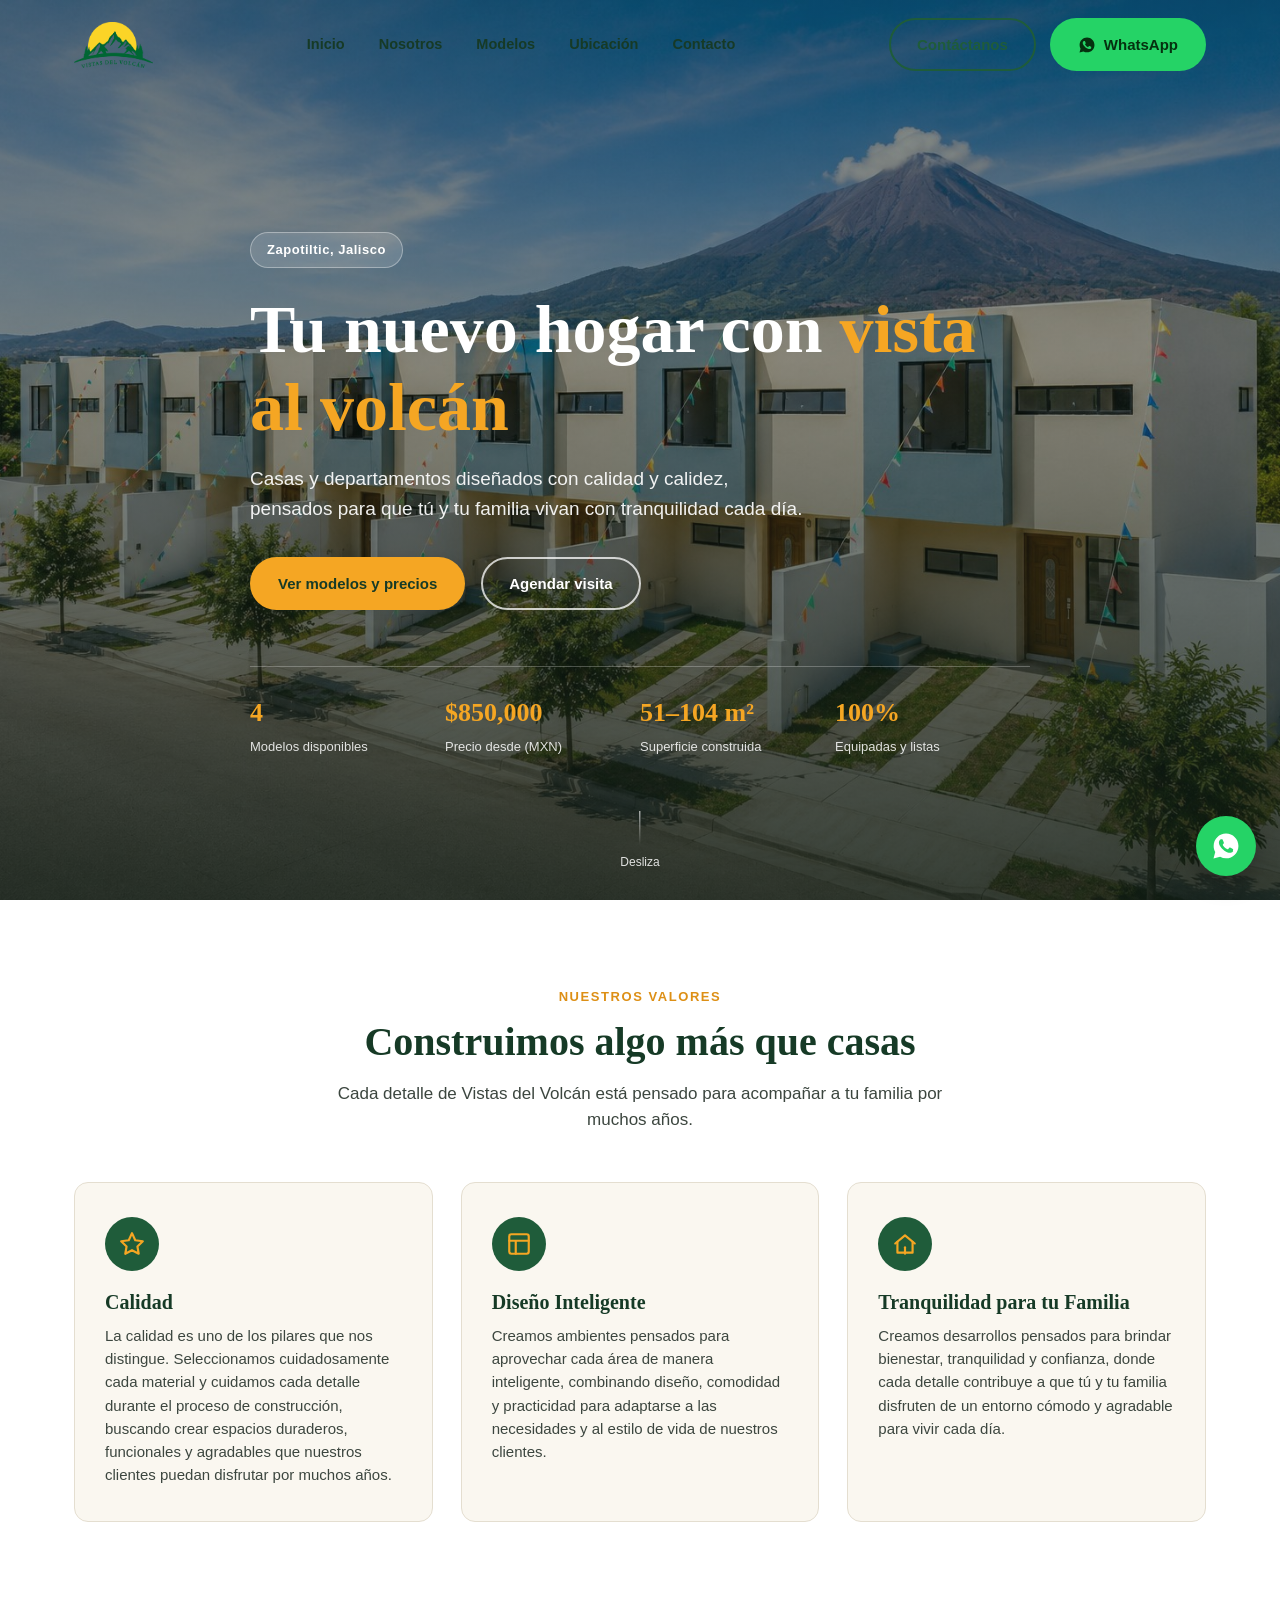
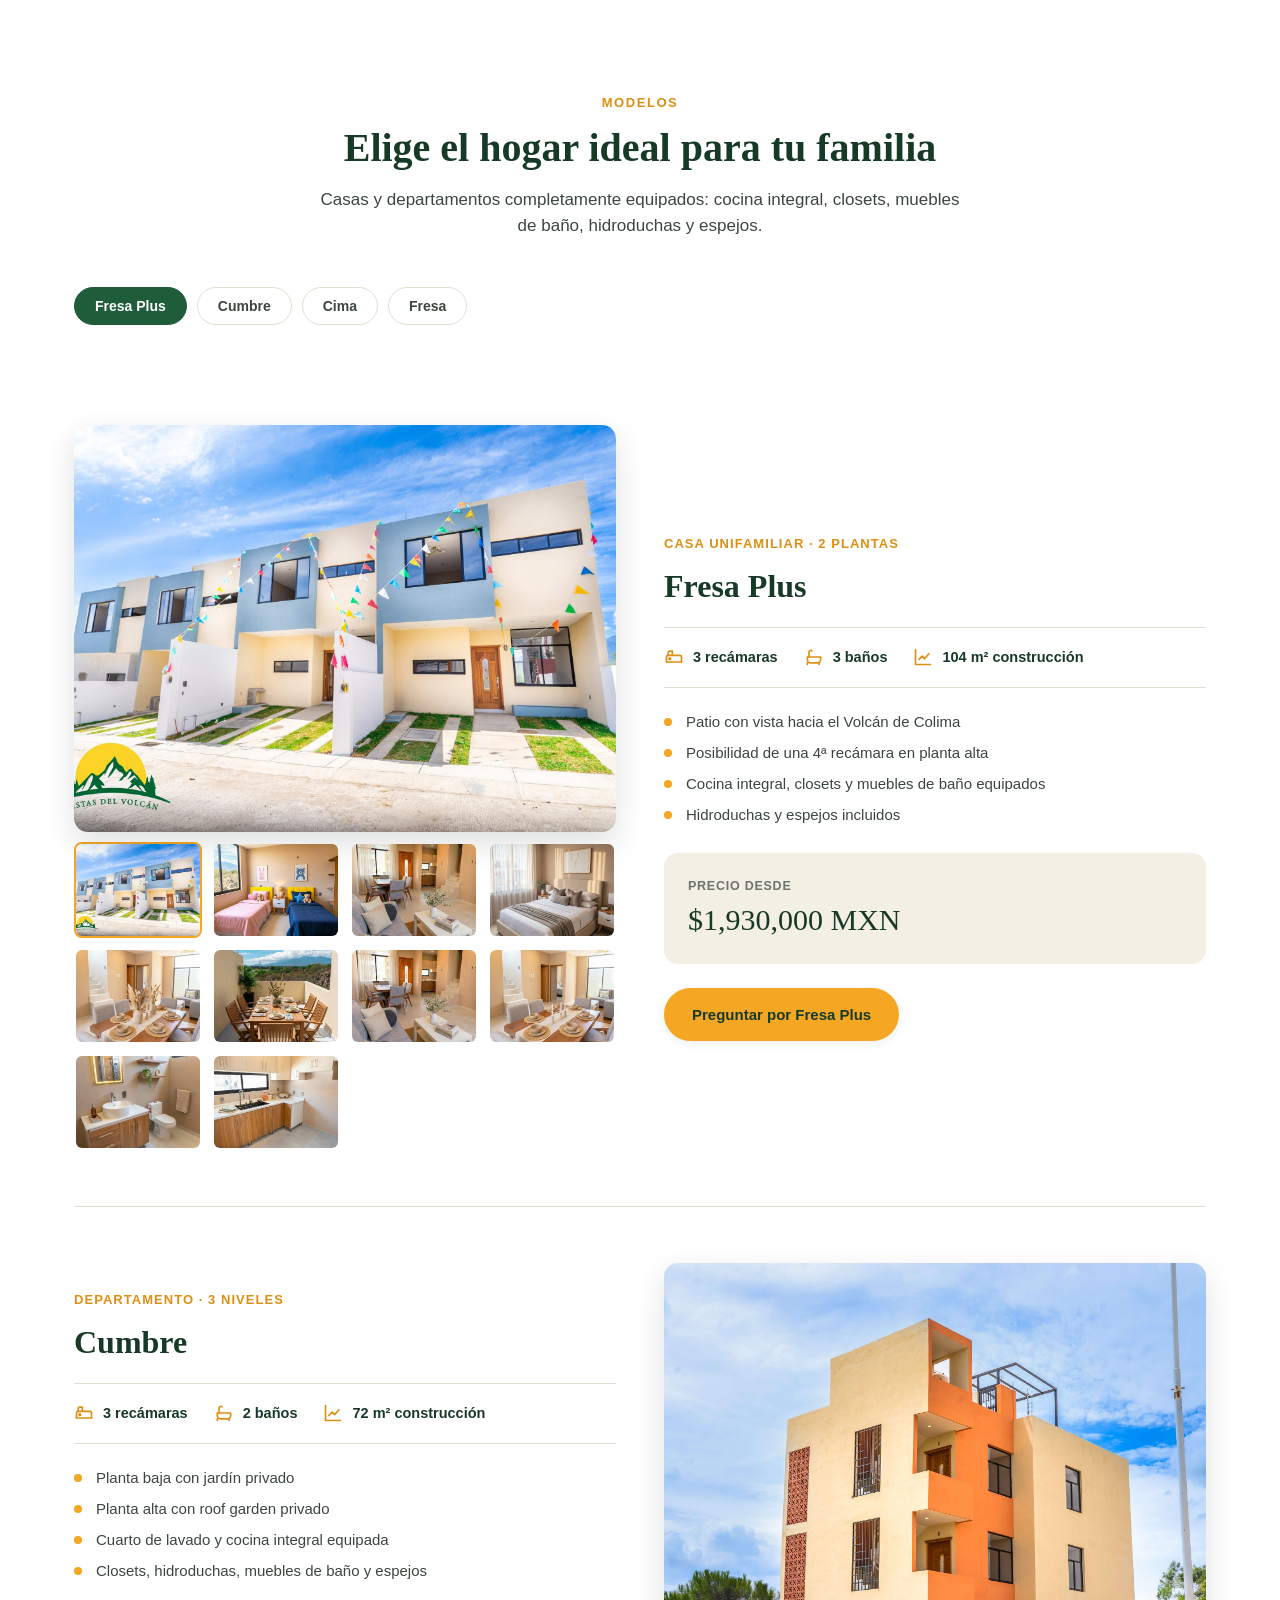
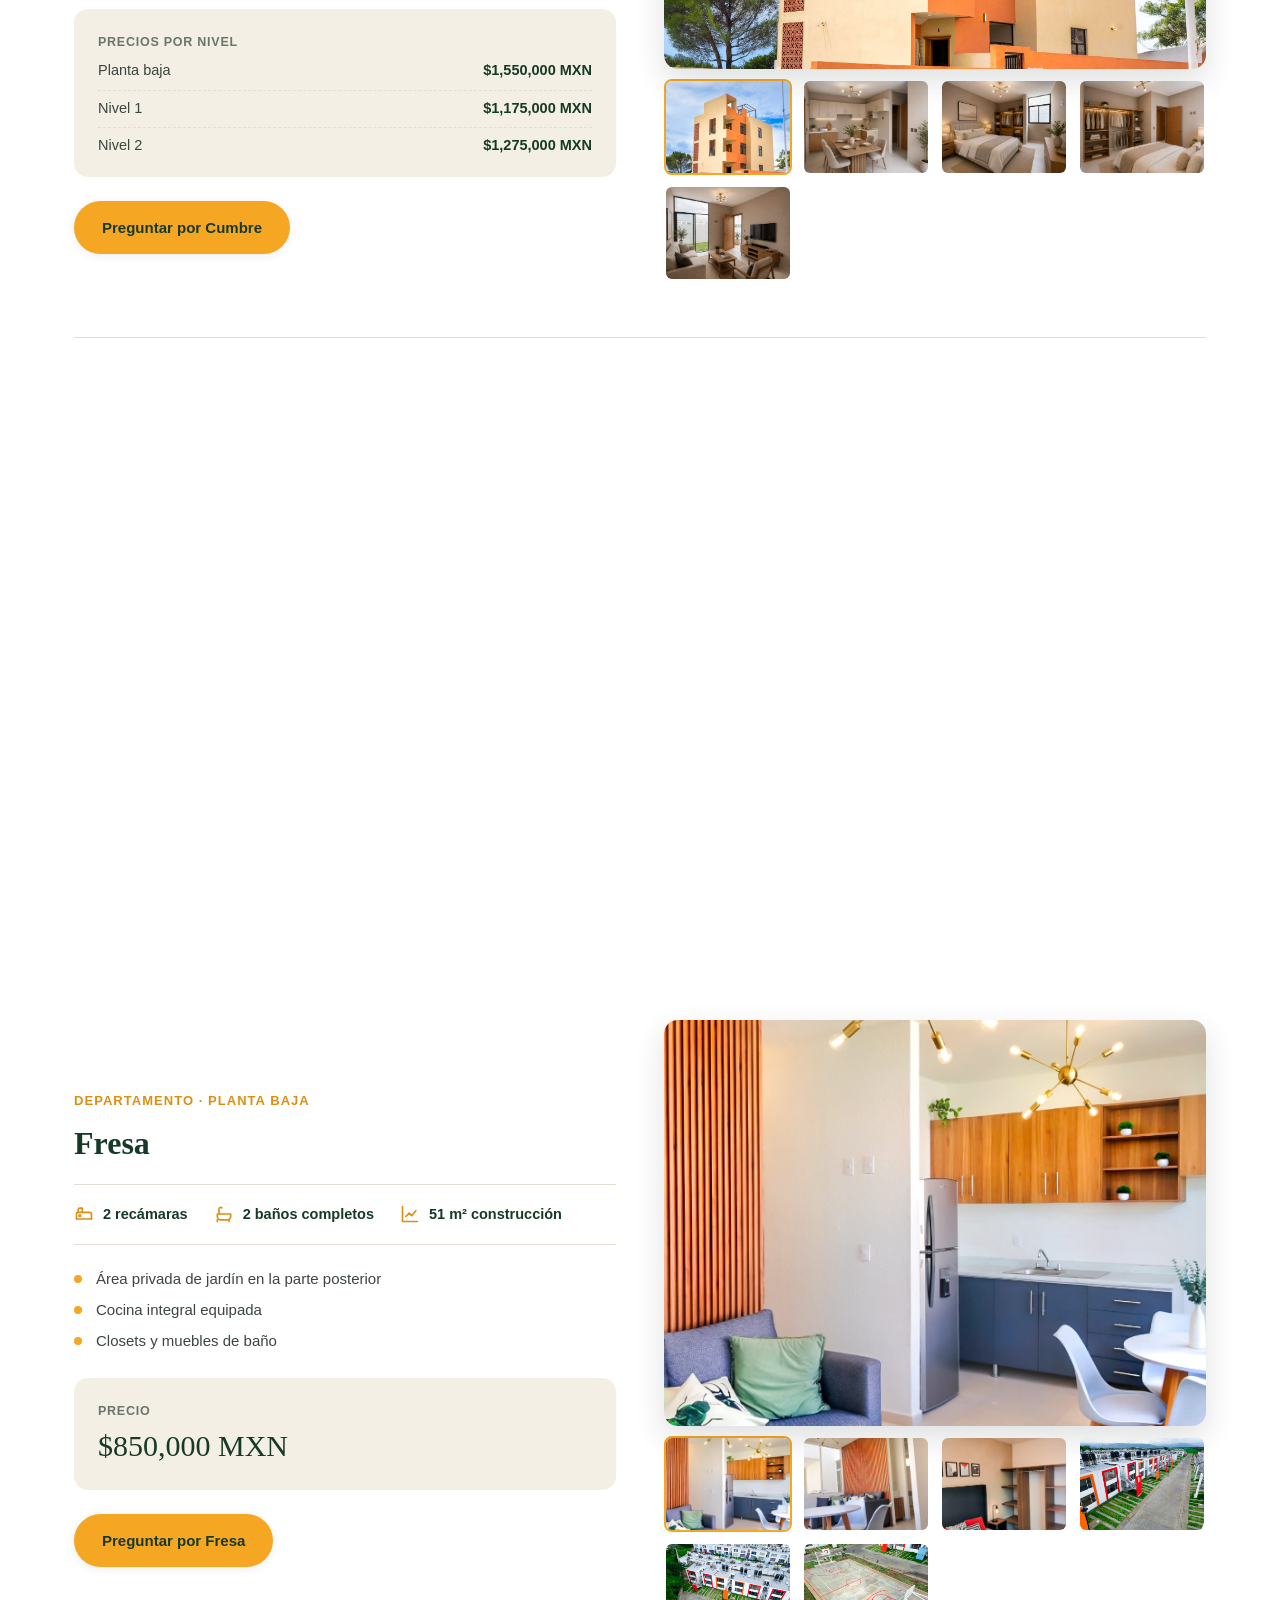
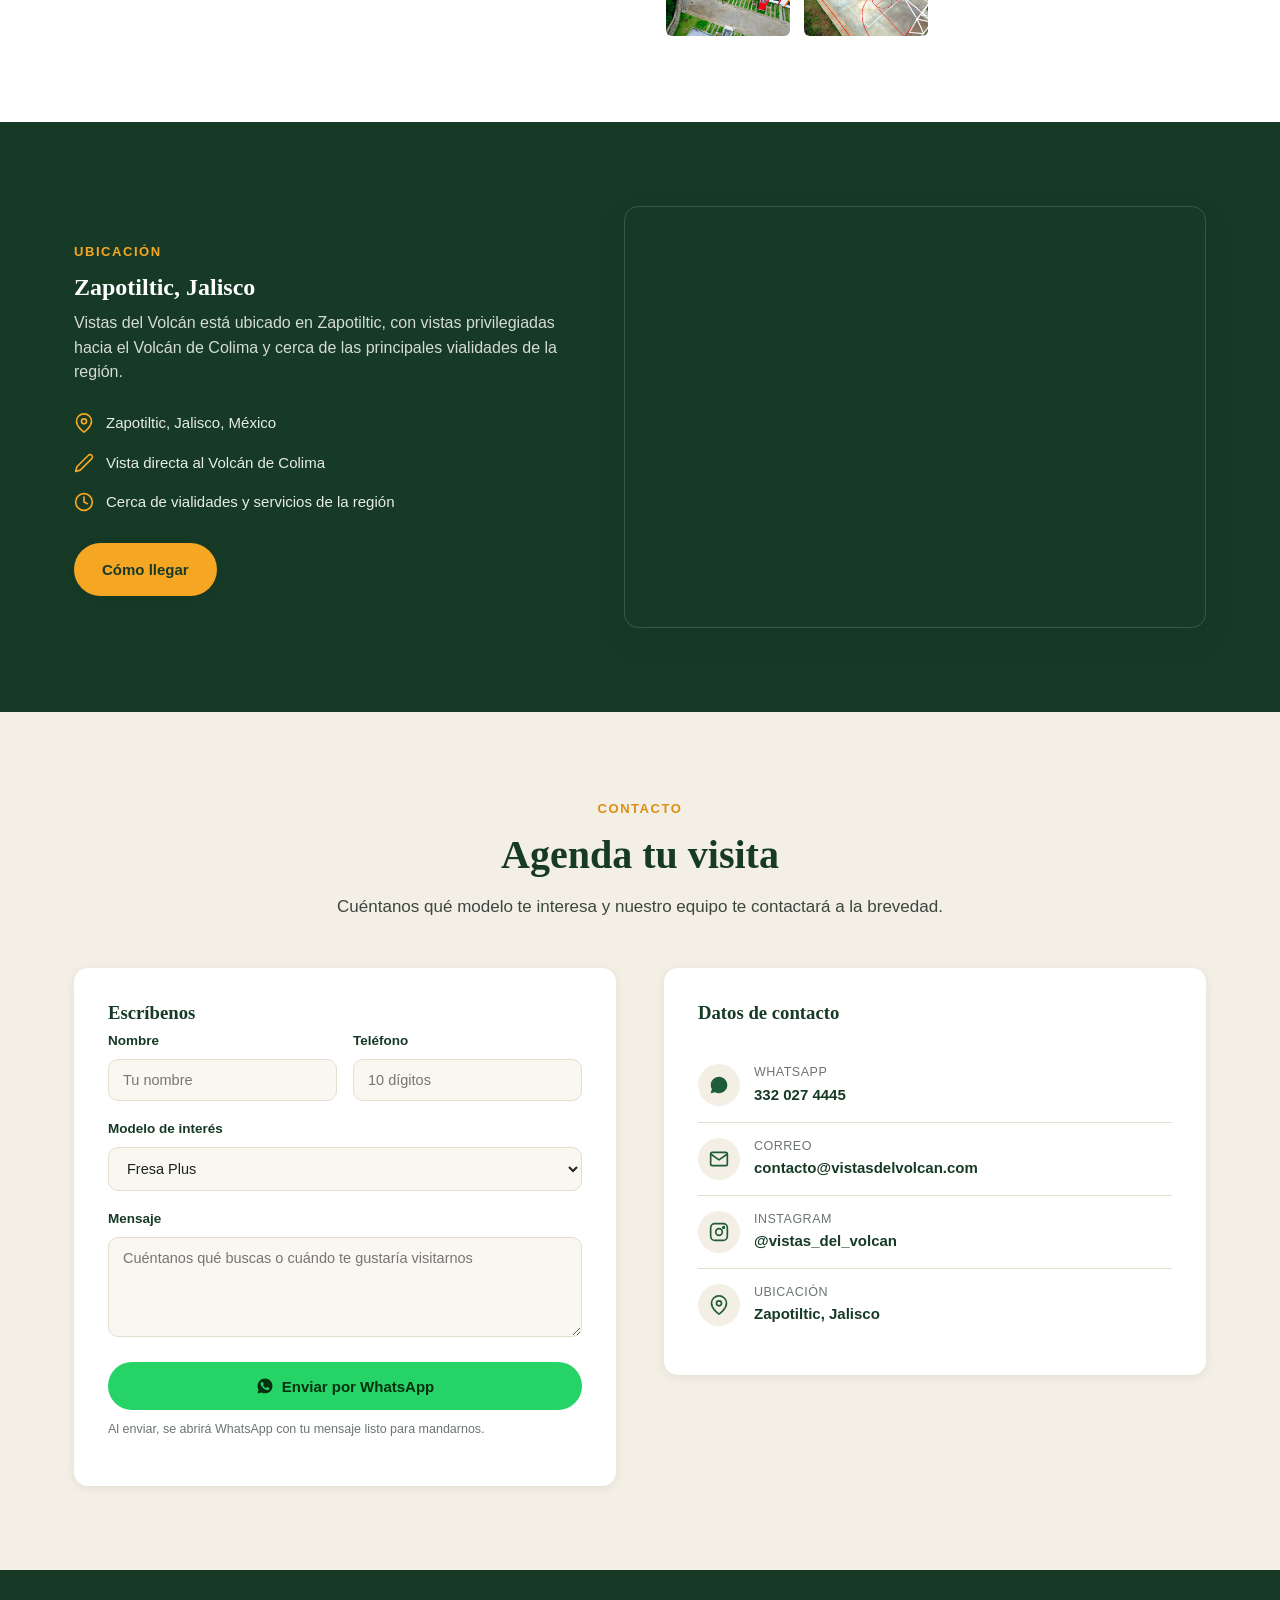
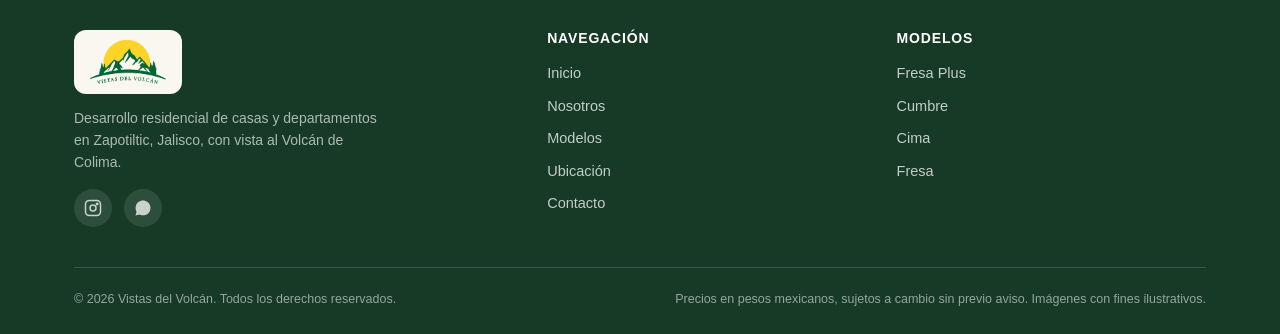
==== index.html @ 944d20eb "Initial commit: sitio web Vistas del Volcán Co-Authored-By: Claude Sonnet 5 <noreply@anthropic.com>" ====
<!DOCTYPE html>
<html lang="es-MX">
<head>
<meta charset="UTF-8">
<meta name="viewport" content="width=device-width, initial-scale=1.0">
<title>Vistas del Volcán — Casas y departamentos en Zapotiltic, Jalisco</title>
<meta name="description" content="Vistas del Volcán: desarrollo residencial de casas y departamentos en Zapotiltic, Jalisco, con vista al Volcán de Colima. Modelos Fresa, Fresa Plus, Cima y Cumbre.">
<link rel="icon" href="images/logo.png" type="image/png">
<link rel="stylesheet" href="css/styles.css">
</head>
<body>

<header class="site-header">
  <div class="container">
    <a href="#inicio" class="brand">
      <img src="images/logo.png" alt="Vistas del Volcán">
    </a>
    <nav class="main-nav">
      <a href="#inicio">Inicio</a>
      <a href="#nosotros">Nosotros</a>
      <a href="#modelos">Modelos</a>
      <a href="#ubicacion">Ubicación</a>
      <a href="#contacto">Contacto</a>
    </nav>
    <div class="header-cta">
      <a class="btn btn-outline-dark" href="#contacto">Contáctanos</a>
      <a class="btn btn-whatsapp" href="https://wa.me/523320274445?text=Hola%2C%20me%20interesa%20informaci%C3%B3n%20sobre%20Vistas%20del%20Volc%C3%A1n" target="_blank" rel="noopener">
        <svg viewBox="0 0 24 24" fill="currentColor"><path d="M12.04 2C6.58 2 2.13 6.45 2.13 11.91c0 1.79.47 3.47 1.28 4.93L2 22l5.28-1.38a9.9 9.9 0 0 0 4.76 1.21h.01c5.46 0 9.91-4.45 9.91-9.91C21.96 6.45 17.5 2 12.04 2Zm5.8 14.05c-.24.68-1.4 1.3-1.94 1.38-.5.08-1.12.11-1.8-.11-.42-.13-.96-.31-1.65-.6-2.9-1.25-4.8-4.17-4.94-4.36-.14-.19-1.18-1.57-1.18-3 0-1.42.75-2.12 1.02-2.41.27-.29.58-.36.78-.36.19 0 .39 0 .56.01.18.01.42-.07.66.5.24.58.82 2 .89 2.14.07.14.12.31.02.5-.09.19-.14.31-.28.48-.14.17-.29.37-.42.5-.14.14-.28.29-.12.57.16.28.71 1.17 1.53 1.9 1.05.94 1.94 1.23 2.22 1.37.28.14.44.12.6-.07.16-.19.68-.79.87-1.06.18-.28.37-.23.62-.14.25.09 1.6.75 1.87.89.28.14.46.21.53.32.07.12.07.68-.17 1.36Z"/></svg>
        WhatsApp
      </a>
    </div>
    <button class="nav-toggle" aria-label="Abrir menú">
      <span></span><span></span><span></span>
    </button>
  </div>
</header>

<!-- HERO -->
<section id="inicio" class="hero">
  <img class="hero-bg" src="images/portada.jpg" alt="Casas de Vistas del Volcán con vista directa al Volcán de Colima">
  <div class="container">
    <span class="hero-eyebrow">Zapotiltic, Jalisco</span>
    <h1>Tu nuevo hogar con <em>vista al volcán</em></h1>
    <p class="lead">Casas y departamentos diseñados con calidad y calidez, pensados para que tú y tu familia vivan con tranquilidad cada día.</p>
    <div class="hero-actions">
      <a class="btn btn-primary" href="#modelos">Ver modelos y precios</a>
      <a class="btn btn-outline" href="https://wa.me/523320274445?text=Hola%2C%20me%20interesa%20informaci%C3%B3n%20sobre%20Vistas%20del%20Volc%C3%A1n" target="_blank" rel="noopener">Agendar visita</a>
    </div>
    <div class="hero-stats">
      <div><strong>4</strong><span>Modelos disponibles</span></div>
      <div><strong>$850,000</strong><span>Precio desde (MXN)</span></div>
      <div><strong>51–104 m²</strong><span>Superficie construida</span></div>
      <div><strong>100%</strong><span>Equipadas y listas</span></div>
    </div>
  </div>
  <div class="scroll-cue"><span class="dot"></span>Desliza</div>
</section>

<!-- NOSOTROS / VALORES -->
<section id="nosotros" class="values">
  <div class="container">
    <div class="section-head center reveal">
      <span class="section-tag">Nuestros valores</span>
      <h2>Construimos algo más que casas</h2>
      <p>Cada detalle de Vistas del Volcán está pensado para acompañar a tu familia por muchos años.</p>
    </div>
    <div class="values-grid">
      <div class="value-card reveal">
        <div class="value-icon">
          <svg viewBox="0 0 24 24" fill="none" stroke="currentColor" stroke-width="2" stroke-linecap="round" stroke-linejoin="round"><path d="M12 2 15 8.5 22 9.5 17 14.3 18.2 21 12 17.7 5.8 21 7 14.3 2 9.5 9 8.5Z"/></svg>
        </div>
        <h3>Calidad</h3>
        <p>La calidad es uno de los pilares que nos distingue. Seleccionamos cuidadosamente cada material y cuidamos cada detalle durante el proceso de construcción, buscando crear espacios duraderos, funcionales y agradables que nuestros clientes puedan disfrutar por muchos años.</p>
      </div>
      <div class="value-card reveal">
        <div class="value-icon">
          <svg viewBox="0 0 24 24" fill="none" stroke="currentColor" stroke-width="2" stroke-linecap="round" stroke-linejoin="round"><rect x="3" y="3" width="18" height="18" rx="2"/><path d="M3 9h18M9 21V9"/></svg>
        </div>
        <h3>Diseño Inteligente</h3>
        <p>Creamos ambientes pensados para aprovechar cada área de manera inteligente, combinando diseño, comodidad y practicidad para adaptarse a las necesidades y al estilo de vida de nuestros clientes.</p>
      </div>
      <div class="value-card reveal">
        <div class="value-icon">
          <svg viewBox="0 0 24 24" fill="none" stroke="currentColor" stroke-width="2" stroke-linecap="round" stroke-linejoin="round"><path d="M3 11.5 12 4l9 7.5"/><path d="M5 10v10h14V10"/><path d="M12 21v-6h0"/></svg>
        </div>
        <h3>Tranquilidad para tu Familia</h3>
        <p>Creamos desarrollos pensados para brindar bienestar, tranquilidad y confianza, donde cada detalle contribuye a que tú y tu familia disfruten de un entorno cómodo y agradable para vivir cada día.</p>
      </div>
    </div>
  </div>
</section>

<!-- MODELOS -->
<section id="modelos" class="models">
  <div class="container">
    <div class="section-head center reveal">
      <span class="section-tag">Modelos</span>
      <h2>Elige el hogar ideal para tu familia</h2>
      <p>Casas y departamentos completamente equipados: cocina integral, closets, muebles de baño, hidroduchas y espejos.</p>
    </div>

    <div class="model-tabs reveal">
      <button class="model-tab active" data-target="#modelo-fresaplus">Fresa Plus</button>
      <button class="model-tab" data-target="#modelo-cumbre">Cumbre</button>
      <button class="model-tab" data-target="#modelo-cima">Cima</button>
      <button class="model-tab" data-target="#modelo-fresa">Fresa</button>
    </div>

    <!-- FRESA PLUS -->
    <article id="modelo-fresaplus" class="model-block reveal">
      <div class="model-gallery">
        <div class="model-gallery-main" data-gallery="fresaplus" data-full="images/fresaplus-2.jpg">
          <span class="render-badge">Imagen ilustrativa</span>
          <img src="images/fresaplus-2.jpg" alt="Fachada de casas modelo Fresa Plus en Vistas del Volcán">
        </div>
        <div class="model-thumbs">
          <button class="active" data-full="images/fresaplus-2.jpg"><img src="images/fresaplus-2.jpg" alt="Fachada Fresa Plus"></button>
          <button data-render="true" data-full="images/fresaplus-4.jpg"><img src="images/fresaplus-4.jpg" alt="Recámara infantil Fresa Plus"></button>
          <button data-render="true" data-full="images/fresaplus-3.jpg"><img src="images/fresaplus-3.jpg" alt="Sala Fresa Plus"></button>
          <button data-render="true" data-full="images/fresaplus-5.jpg"><img src="images/fresaplus-5.jpg" alt="Recámara principal Fresa Plus"></button>
          <button data-render="true" data-full="images/fresaplus-6.jpg"><img src="images/fresaplus-6.jpg" alt="Comedor Fresa Plus"></button>
          <button data-render="true" data-full="images/fresaplus-7.jpg"><img src="images/fresaplus-7.jpg" alt="Terraza con vista al Volcán de Colima, Fresa Plus"></button>
          <button data-render="true" data-full="images/fresaplus-8.jpg"><img src="images/fresaplus-8.jpg" alt="Sala comedor Fresa Plus"></button>
          <button data-render="true" data-full="images/fresaplus-9.jpg"><img src="images/fresaplus-9.jpg" alt="Comedor Fresa Plus"></button>
          <button data-render="true" data-full="images/fresaplus-10.jpg"><img src="images/fresaplus-10.jpg" alt="Baño Fresa Plus"></button>
          <button data-render="true" data-full="images/fresaplus-11.jpg"><img src="images/fresaplus-11.jpg" alt="Cocina integral Fresa Plus"></button>
        </div>
      </div>
      <div class="model-info">
        <span class="model-type">Casa unifamiliar · 2 plantas</span>
        <h3>Fresa Plus</h3>
        <div class="model-specs">
          <span class="spec"><svg viewBox="0 0 24 24" fill="none" stroke="currentColor" stroke-width="2" stroke-linecap="round" stroke-linejoin="round"><path d="M3 18v-6a2 2 0 0 1 2-2h14a2 2 0 0 1 2 2v6"/><path d="M3 18h18"/><path d="M5 10V7a2 2 0 0 1 2-2h3v5"/><circle cx="7" cy="14" r="1"/></svg>3 recámaras</span>
          <span class="spec"><svg viewBox="0 0 24 24" fill="none" stroke="currentColor" stroke-width="2" stroke-linecap="round" stroke-linejoin="round"><path d="M4 12h16v3a4 4 0 0 1-4 4H8a4 4 0 0 1-4-4Z"/><path d="M6 12V6a2 2 0 0 1 3.5-1.3"/><path d="M4 19v2M18 19v2"/></svg>3 baños</span>
          <span class="spec"><svg viewBox="0 0 24 24" fill="none" stroke="currentColor" stroke-width="2" stroke-linecap="round" stroke-linejoin="round"><path d="M3 3v18h18"/><path d="M7 15l4-4 3 3 5-6"/></svg>104 m² construcción</span>
        </div>
        <ul class="model-features">
          <li>Patio con vista hacia el Volcán de Colima</li>
          <li>Posibilidad de una 4ª recámara en planta alta</li>
          <li>Cocina integral, closets y muebles de baño equipados</li>
          <li>Hidroduchas y espejos incluidos</li>
        </ul>
        <div class="price-box">
          <span class="from">Precio desde</span>
          <div class="amount">$1,930,000 MXN</div>
        </div>
        <div class="model-cta">
          <a class="btn btn-primary" href="https://wa.me/523320274445?text=Hola%2C%20me%20interesa%20el%20modelo%20Fresa%20Plus%20de%20Vistas%20del%20Volc%C3%A1n" target="_blank" rel="noopener">Preguntar por Fresa Plus</a>
        </div>
      </div>
    </article>

    <!-- CUMBRE -->
    <article id="modelo-cumbre" class="model-block reveal">
      <div class="model-gallery">
        <div class="model-gallery-main" data-gallery="cumbre" data-full="images/cumbre-2.jpg">
          <span class="render-badge">Imagen ilustrativa</span>
          <img src="images/cumbre-2.jpg" alt="Fachada del edificio del modelo Cumbre en Vistas del Volcán">
        </div>
        <div class="model-thumbs">
          <button class="active" data-full="images/cumbre-2.jpg"><img src="images/cumbre-2.jpg" alt="Fachada Cumbre"></button>
          <button data-render="true" data-full="images/cumbre-render-1.jpg"><img src="images/cumbre-render-1.jpg" alt="Cocina y comedor Cumbre"></button>
          <button data-render="true" data-full="images/cumbre-render-2.jpg"><img src="images/cumbre-render-2.jpg" alt="Recámara principal Cumbre"></button>
          <button data-render="true" data-full="images/cumbre-render-3.jpg"><img src="images/cumbre-render-3.jpg" alt="Recámara y clóset Cumbre"></button>
          <button data-render="true" data-full="images/cumbre-render-4.jpg"><img src="images/cumbre-render-4.jpg" alt="Sala Cumbre"></button>
        </div>
        <div style="display:none">
          <a data-gallery="cumbre" data-render="true" data-full="images/cumbre-render-1.jpg"><img src="images/cumbre-render-1.jpg" alt="Cocina y comedor Cumbre"></a>
          <a data-gallery="cumbre" data-render="true" data-full="images/cumbre-render-2.jpg"><img src="images/cumbre-render-2.jpg" alt="Recámara principal Cumbre"></a>
          <a data-gallery="cumbre" data-render="true" data-full="images/cumbre-render-3.jpg"><img src="images/cumbre-render-3.jpg" alt="Recámara y clóset Cumbre"></a>
          <a data-gallery="cumbre" data-render="true" data-full="images/cumbre-render-4.jpg"><img src="images/cumbre-render-4.jpg" alt="Sala Cumbre"></a>
        </div>
      </div>
      <div class="model-info">
        <span class="model-type">Departamento · 3 niveles</span>
        <h3>Cumbre</h3>
        <div class="model-specs">
          <span class="spec"><svg viewBox="0 0 24 24" fill="none" stroke="currentColor" stroke-width="2" stroke-linecap="round" stroke-linejoin="round"><path d="M3 18v-6a2 2 0 0 1 2-2h14a2 2 0 0 1 2 2v6"/><path d="M3 18h18"/><path d="M5 10V7a2 2 0 0 1 2-2h3v5"/><circle cx="7" cy="14" r="1"/></svg>3 recámaras</span>
          <span class="spec"><svg viewBox="0 0 24 24" fill="none" stroke="currentColor" stroke-width="2" stroke-linecap="round" stroke-linejoin="round"><path d="M4 12h16v3a4 4 0 0 1-4 4H8a4 4 0 0 1-4-4Z"/><path d="M6 12V6a2 2 0 0 1 3.5-1.3"/><path d="M4 19v2M18 19v2"/></svg>2 baños</span>
          <span class="spec"><svg viewBox="0 0 24 24" fill="none" stroke="currentColor" stroke-width="2" stroke-linecap="round" stroke-linejoin="round"><path d="M3 3v18h18"/><path d="M7 15l4-4 3 3 5-6"/></svg>72 m² construcción</span>
        </div>
        <ul class="model-features">
          <li>Planta baja con jardín privado</li>
          <li>Planta alta con roof garden privado</li>
          <li>Cuarto de lavado y cocina integral equipada</li>
          <li>Closets, hidroduchas, muebles de baño y espejos</li>
        </ul>
        <div class="price-box">
          <span class="from">Precios por nivel</span>
          <div class="price-list">
            <div class="row"><span>Planta baja</span><strong>$1,550,000 MXN</strong></div>
            <div class="row"><span>Nivel 1</span><strong>$1,175,000 MXN</strong></div>
            <div class="row"><span>Nivel 2</span><strong>$1,275,000 MXN</strong></div>
          </div>
        </div>
        <div class="model-cta">
          <a class="btn btn-primary" href="https://wa.me/523320274445?text=Hola%2C%20me%20interesa%20el%20modelo%20Cumbre%20de%20Vistas%20del%20Volc%C3%A1n" target="_blank" rel="noopener">Preguntar por Cumbre</a>
        </div>
      </div>
    </article>

    <!-- CIMA -->
    <article id="modelo-cima" class="model-block reveal">
      <div class="model-gallery">
        <div class="model-gallery-main" data-gallery="cima" data-full="images/cima-render-1.jpg">
          <span class="render-badge">Imagen ilustrativa</span>
          <img src="images/cima-render-1.jpg" alt="Render ilustrativo del modelo Cima en Vistas del Volcán">
        </div>
        <div class="model-thumbs">
          <button class="active" data-render="true" data-full="images/cima-render-1.jpg"><img src="images/cima-render-1.jpg" alt="Render Cima 1"></button>
          <button data-render="true" data-full="images/cima-render-2.jpg"><img src="images/cima-render-2.jpg" alt="Render Cima 2"></button>
          <button data-render="true" data-full="images/cima-render-3.jpg"><img src="images/cima-render-3.jpg" alt="Render Cima 3"></button>
        </div>
        <div style="display:none">
          <a data-gallery="cima" data-render="true" data-full="images/cima-render-2.jpg"><img src="images/cima-render-2.jpg" alt="Render Cima 2"></a>
          <a data-gallery="cima" data-render="true" data-full="images/cima-render-3.jpg"><img src="images/cima-render-3.jpg" alt="Render Cima 3"></a>
        </div>
      </div>
      <div class="model-info">
        <span class="model-type">Departamento · planta baja</span>
        <h3>Cima</h3>
        <div class="model-specs">
          <span class="spec"><svg viewBox="0 0 24 24" fill="none" stroke="currentColor" stroke-width="2" stroke-linecap="round" stroke-linejoin="round"><path d="M3 18v-6a2 2 0 0 1 2-2h14a2 2 0 0 1 2 2v6"/><path d="M3 18h18"/><path d="M5 10V7a2 2 0 0 1 2-2h3v5"/><circle cx="7" cy="14" r="1"/></svg>2 recámaras</span>
          <span class="spec"><svg viewBox="0 0 24 24" fill="none" stroke="currentColor" stroke-width="2" stroke-linecap="round" stroke-linejoin="round"><path d="M4 12h16v3a4 4 0 0 1-4 4H8a4 4 0 0 1-4-4Z"/><path d="M6 12V6a2 2 0 0 1 3.5-1.3"/><path d="M4 19v2M18 19v2"/></svg>2 baños completos</span>
          <span class="spec"><svg viewBox="0 0 24 24" fill="none" stroke="currentColor" stroke-width="2" stroke-linecap="round" stroke-linejoin="round"><path d="M3 3v18h18"/><path d="M7 15l4-4 3 3 5-6"/></svg>58 m² construcción</span>
        </div>
        <ul class="model-features">
          <li>Área privada de jardín</li>
          <li>Cuarto de lavado y cocina integral equipada</li>
          <li>Closets, muebles de baño, hidroduchas y espejos</li>
        </ul>
        <div class="price-box">
          <span class="from">Precio</span>
          <div class="amount">$1,275,000 MXN</div>
        </div>
        <div class="model-cta">
          <a class="btn btn-primary" href="https://wa.me/523320274445?text=Hola%2C%20me%20interesa%20el%20modelo%20Cima%20de%20Vistas%20del%20Volc%C3%A1n" target="_blank" rel="noopener">Preguntar por Cima</a>
        </div>
      </div>
    </article>

    <!-- FRESA -->
    <article id="modelo-fresa" class="model-block reveal">
      <div class="model-gallery">
        <div class="model-gallery-main" data-gallery="fresa" data-full="images/fresa-1.jpg">
          <img src="images/fresa-1.jpg" alt="Fachada del modelo Fresa en Vistas del Volcán">
        </div>
        <div class="model-thumbs">
          <button class="active" data-full="images/fresa-1.jpg"><img src="images/fresa-1.jpg" alt="Fachada Fresa 1"></button>
          <button data-full="images/fresa-2.jpg"><img src="images/fresa-2.jpg" alt="Fachada Fresa 2"></button>
          <button data-full="images/fresa-3.jpg"><img src="images/fresa-3.jpg" alt="Fachada Fresa 3"></button>
          <button data-full="images/fresa-aerial-3.jpg"><img src="images/fresa-aerial-3.jpg" alt="Vista aérea de Fresa con el Volcán de Colima al fondo"></button>
          <button data-full="images/fresa-aerial-2.jpg"><img src="images/fresa-aerial-2.jpg" alt="Vista aérea de las casas modelo Fresa"></button>
          <button data-full="images/fresa-aerial-1.jpg"><img src="images/fresa-aerial-1.jpg" alt="Vista aérea del modelo Fresa"></button>
        </div>
        <div style="display:none">
          <a data-gallery="fresa" data-full="images/fresa-2.jpg"><img src="images/fresa-2.jpg" alt="Fachada Fresa 2"></a>
          <a data-gallery="fresa" data-full="images/fresa-3.jpg"><img src="images/fresa-3.jpg" alt="Fachada Fresa 3"></a>
          <a data-gallery="fresa" data-full="images/fresa-aerial-3.jpg"><img src="images/fresa-aerial-3.jpg" alt="Vista aérea de Fresa con el Volcán de Colima al fondo"></a>
          <a data-gallery="fresa" data-full="images/fresa-aerial-2.jpg"><img src="images/fresa-aerial-2.jpg" alt="Vista aérea de las casas modelo Fresa"></a>
          <a data-gallery="fresa" data-full="images/fresa-aerial-1.jpg"><img src="images/fresa-aerial-1.jpg" alt="Vista aérea del modelo Fresa"></a>
        </div>
      </div>
      <div class="model-info">
        <span class="model-type">Departamento · planta baja</span>
        <h3>Fresa</h3>
        <div class="model-specs">
          <span class="spec"><svg viewBox="0 0 24 24" fill="none" stroke="currentColor" stroke-width="2" stroke-linecap="round" stroke-linejoin="round"><path d="M3 18v-6a2 2 0 0 1 2-2h14a2 2 0 0 1 2 2v6"/><path d="M3 18h18"/><path d="M5 10V7a2 2 0 0 1 2-2h3v5"/><circle cx="7" cy="14" r="1"/></svg>2 recámaras</span>
          <span class="spec"><svg viewBox="0 0 24 24" fill="none" stroke="currentColor" stroke-width="2" stroke-linecap="round" stroke-linejoin="round"><path d="M4 12h16v3a4 4 0 0 1-4 4H8a4 4 0 0 1-4-4Z"/><path d="M6 12V6a2 2 0 0 1 3.5-1.3"/><path d="M4 19v2M18 19v2"/></svg>2 baños completos</span>
          <span class="spec"><svg viewBox="0 0 24 24" fill="none" stroke="currentColor" stroke-width="2" stroke-linecap="round" stroke-linejoin="round"><path d="M3 3v18h18"/><path d="M7 15l4-4 3 3 5-6"/></svg>51 m² construcción</span>
        </div>
        <ul class="model-features">
          <li>Área privada de jardín en la parte posterior</li>
          <li>Cocina integral equipada</li>
          <li>Closets y muebles de baño</li>
        </ul>
        <div class="price-box">
          <span class="from">Precio</span>
          <div class="amount">$850,000 MXN</div>
        </div>
        <div class="model-cta">
          <a class="btn btn-primary" href="https://wa.me/523320274445?text=Hola%2C%20me%20interesa%20el%20modelo%20Fresa%20de%20Vistas%20del%20Volc%C3%A1n" target="_blank" rel="noopener">Preguntar por Fresa</a>
        </div>
      </div>
    </article>

  </div>
</section>

<!-- UBICACION -->
<section id="ubicacion" class="location">
  <div class="container location-grid">
    <div class="reveal">
      <span class="section-tag">Ubicación</span>
      <h2>Zapotiltic, Jalisco</h2>
      <p>Vistas del Volcán está ubicado en Zapotiltic, con vistas privilegiadas hacia el Volcán de Colima y cerca de las principales vialidades de la región.</p>
      <ul class="location-list">
        <li>
          <svg viewBox="0 0 24 24" fill="none" stroke="currentColor" stroke-width="2" stroke-linecap="round" stroke-linejoin="round"><path d="M21 10c0 7-9 13-9 13s-9-6-9-13a9 9 0 0 1 18 0Z"/><circle cx="12" cy="10" r="3"/></svg>
          Zapotiltic, Jalisco, México
        </li>
        <li>
          <svg viewBox="0 0 24 24" fill="none" stroke="currentColor" stroke-width="2" stroke-linecap="round" stroke-linejoin="round"><path d="M17 3a2.85 2.85 0 1 1 4 4L7.5 20.5 2 22l1.5-5.5Z"/></svg>
          Vista directa al Volcán de Colima
        </li>
        <li>
          <svg viewBox="0 0 24 24" fill="none" stroke="currentColor" stroke-width="2" stroke-linecap="round" stroke-linejoin="round"><circle cx="12" cy="12" r="10"/><path d="M12 6v6l4 2"/></svg>
          Cerca de vialidades y servicios de la región
        </li>
      </ul>
      <a class="btn btn-primary" href="https://maps.app.goo.gl/Pgx31Mu6WscL9Sg6A" target="_blank" rel="noopener">Cómo llegar</a>
    </div>
    <div class="map-frame reveal">
      <iframe src="https://maps.google.com/maps?q=19.6307422,-103.437534&z=16&output=embed" loading="lazy" referrerpolicy="no-referrer-when-downgrade" title="Ubicación de Vistas del Volcán en el mapa"></iframe>
    </div>
  </div>
</section>

<!-- CONTACTO -->
<section id="contacto" class="contact">
  <div class="container">
    <div class="section-head center reveal">
      <span class="section-tag">Contacto</span>
      <h2>Agenda tu visita</h2>
      <p>Cuéntanos qué modelo te interesa y nuestro equipo te contactará a la brevedad.</p>
    </div>
    <div class="contact-grid">
      <div class="contact-card reveal">
        <h3>Escríbenos</h3>
        <form id="contact-form">
          <div class="form-row">
            <div class="form-field">
              <label for="name">Nombre</label>
              <input type="text" id="name" name="name" required placeholder="Tu nombre">
            </div>
            <div class="form-field">
              <label for="phone">Teléfono</label>
              <input type="tel" id="phone" name="phone" placeholder="10 dígitos">
            </div>
          </div>
          <div class="form-field">
            <label for="modelo">Modelo de interés</label>
            <select id="modelo" name="modelo">
              <option>Fresa Plus</option>
              <option>Cumbre</option>
              <option>Cima</option>
              <option>Fresa</option>
              <option>Aún no lo sé</option>
            </select>
          </div>
          <div class="form-field">
            <label for="message">Mensaje</label>
            <textarea id="message" name="message" placeholder="Cuéntanos qué buscas o cuándo te gustaría visitarnos"></textarea>
          </div>
          <button type="submit" class="btn btn-whatsapp btn-block">
            <svg viewBox="0 0 24 24" fill="currentColor"><path d="M12.04 2C6.58 2 2.13 6.45 2.13 11.91c0 1.79.47 3.47 1.28 4.93L2 22l5.28-1.38a9.9 9.9 0 0 0 4.76 1.21h.01c5.46 0 9.91-4.45 9.91-9.91C21.96 6.45 17.5 2 12.04 2Zm5.8 14.05c-.24.68-1.4 1.3-1.94 1.38-.5.08-1.12.11-1.8-.11-.42-.13-.96-.31-1.65-.6-2.9-1.25-4.8-4.17-4.94-4.36-.14-.19-1.18-1.57-1.18-3 0-1.42.75-2.12 1.02-2.41.27-.29.58-.36.78-.36.19 0 .39 0 .56.01.18.01.42-.07.66.5.24.58.82 2 .89 2.14.07.14.12.31.02.5-.09.19-.14.31-.28.48-.14.17-.29.37-.42.5-.14.14-.28.29-.12.57.16.28.71 1.17 1.53 1.9 1.05.94 1.94 1.23 2.22 1.37.28.14.44.12.6-.07.16-.19.68-.79.87-1.06.18-.28.37-.23.62-.14.25.09 1.6.75 1.87.89.28.14.46.21.53.32.07.12.07.68-.17 1.36Z"/></svg>
            Enviar por WhatsApp
          </button>
          <p class="form-note">Al enviar, se abrirá WhatsApp con tu mensaje listo para mandarnos.</p>
        </form>
      </div>
      <div class="reveal">
        <div class="contact-card">
          <h3>Datos de contacto</h3>
          <ul class="contact-info-list">
            <li>
              <span class="ci-icon"><svg viewBox="0 0 24 24" fill="currentColor"><path d="M12.04 2C6.58 2 2.13 6.45 2.13 11.91c0 1.79.47 3.47 1.28 4.93L2 22l5.28-1.38a9.9 9.9 0 0 0 4.76 1.21h.01c5.46 0 9.91-4.45 9.91-9.91C21.96 6.45 17.5 2 12.04 2Z"/></svg></span>
              <div>
                <span class="lbl">WhatsApp</span>
                <a href="https://wa.me/523320274445" target="_blank" rel="noopener">332 027 4445</a>
              </div>
            </li>
            <li>
              <span class="ci-icon"><svg viewBox="0 0 24 24" fill="none" stroke="currentColor" stroke-width="2" stroke-linecap="round" stroke-linejoin="round"><rect x="2" y="4" width="20" height="16" rx="2"/><path d="m22 6-10 7L2 6"/></svg></span>
              <div>
                <span class="lbl">Correo</span>
                <a href="mailto:contacto@vistasdelvolcan.com">contacto@vistasdelvolcan.com</a>
              </div>
            </li>
            <li>
              <span class="ci-icon"><svg viewBox="0 0 24 24" fill="none" stroke="currentColor" stroke-width="2" stroke-linecap="round" stroke-linejoin="round"><rect x="2" y="2" width="20" height="20" rx="5"/><circle cx="12" cy="12" r="4"/><circle cx="17.5" cy="6.5" r="1"/></svg></span>
              <div>
                <span class="lbl">Instagram</span>
                <a href="https://www.instagram.com/vistas_del_volcan" target="_blank" rel="noopener">@vistas_del_volcan</a>
              </div>
            </li>
            <li>
              <span class="ci-icon"><svg viewBox="0 0 24 24" fill="none" stroke="currentColor" stroke-width="2" stroke-linecap="round" stroke-linejoin="round"><path d="M21 10c0 7-9 13-9 13s-9-6-9-13a9 9 0 0 1 18 0Z"/><circle cx="12" cy="10" r="3"/></svg></span>
              <div>
                <span class="lbl">Ubicación</span>
                <span class="val">Zapotiltic, Jalisco</span>
              </div>
            </li>
          </ul>
        </div>
      </div>
    </div>
  </div>
</section>

<!-- FOOTER -->
<footer class="site-footer">
  <div class="container">
    <div class="footer-grid">
      <div class="footer-brand">
        <div class="footer-logo-plate"><img src="images/logo.png" alt="Vistas del Volcán"></div>
        <p>Desarrollo residencial de casas y departamentos en Zapotiltic, Jalisco, con vista al Volcán de Colima.</p>
        <div class="footer-social">
          <a href="https://www.instagram.com/vistas_del_volcan" target="_blank" rel="noopener" aria-label="Instagram">
            <svg viewBox="0 0 24 24" fill="none" stroke="currentColor" stroke-width="2" stroke-linecap="round" stroke-linejoin="round"><rect x="2" y="2" width="20" height="20" rx="5"/><circle cx="12" cy="12" r="4"/><circle cx="17.5" cy="6.5" r="1"/></svg>
          </a>
          <a href="https://wa.me/523320274445" target="_blank" rel="noopener" aria-label="WhatsApp">
            <svg viewBox="0 0 24 24" fill="currentColor"><path d="M12.04 2C6.58 2 2.13 6.45 2.13 11.91c0 1.79.47 3.47 1.28 4.93L2 22l5.28-1.38a9.9 9.9 0 0 0 4.76 1.21h.01c5.46 0 9.91-4.45 9.91-9.91C21.96 6.45 17.5 2 12.04 2Z"/></svg>
          </a>
        </div>
      </div>
      <div>
        <h4>Navegación</h4>
        <ul>
          <li><a href="#inicio">Inicio</a></li>
          <li><a href="#nosotros">Nosotros</a></li>
          <li><a href="#modelos">Modelos</a></li>
          <li><a href="#ubicacion">Ubicación</a></li>
          <li><a href="#contacto">Contacto</a></li>
        </ul>
      </div>
      <div>
        <h4>Modelos</h4>
        <ul>
          <li><a href="#modelo-fresaplus">Fresa Plus</a></li>
          <li><a href="#modelo-cumbre">Cumbre</a></li>
          <li><a href="#modelo-cima">Cima</a></li>
          <li><a href="#modelo-fresa">Fresa</a></li>
        </ul>
      </div>
    </div>
    <div class="footer-bottom">
      <span>© <span id="year"></span> Vistas del Volcán. Todos los derechos reservados.</span>
      <span>Precios en pesos mexicanos, sujetos a cambio sin previo aviso. Imágenes con fines ilustrativos.</span>
    </div>
  </div>
</footer>

<a class="wa-float" href="https://wa.me/523320274445?text=Hola%2C%20me%20interesa%20informaci%C3%B3n%20sobre%20Vistas%20del%20Volc%C3%A1n" target="_blank" rel="noopener" aria-label="Escríbenos por WhatsApp">
  <svg viewBox="0 0 24 24" fill="currentColor"><path d="M12.04 2C6.58 2 2.13 6.45 2.13 11.91c0 1.79.47 3.47 1.28 4.93L2 22l5.28-1.38a9.9 9.9 0 0 0 4.76 1.21h.01c5.46 0 9.91-4.45 9.91-9.91C21.96 6.45 17.5 2 12.04 2Zm5.8 14.05c-.24.68-1.4 1.3-1.94 1.38-.5.08-1.12.11-1.8-.11-.42-.13-.96-.31-1.65-.6-2.9-1.25-4.8-4.17-4.94-4.36-.14-.19-1.18-1.57-1.18-3 0-1.42.75-2.12 1.02-2.41.27-.29.58-.36.78-.36.19 0 .39 0 .56.01.18.01.42-.07.66.5.24.58.82 2 .89 2.14.07.14.12.31.02.5-.09.19-.14.31-.28.48-.14.17-.29.37-.42.5-.14.14-.28.29-.12.57.16.28.71 1.17 1.53 1.9 1.05.94 1.94 1.23 2.22 1.37.28.14.44.12.6-.07.16-.19.68-.79.87-1.06.18-.28.37-.23.62-.14.25.09 1.6.75 1.87.89.28.14.46.21.53.32.07.12.07.68-.17 1.36Z"/></svg>
</a>

<div class="lightbox" id="lightbox">
  <button class="lightbox-close" aria-label="Cerrar"><svg viewBox="0 0 24 24" fill="none" stroke="currentColor" stroke-width="2" stroke-linecap="round" stroke-linejoin="round"><path d="M18 6 6 18M6 6l12 12"/></svg></button>
  <button class="lightbox-prev" aria-label="Anterior"><svg viewBox="0 0 24 24" fill="none" stroke="currentColor" stroke-width="2" stroke-linecap="round" stroke-linejoin="round"><path d="m15 18-6-6 6-6"/></svg></button>
  <img src="" alt="">
  <button class="lightbox-next" aria-label="Siguiente"><svg viewBox="0 0 24 24" fill="none" stroke="currentColor" stroke-width="2" stroke-linecap="round" stroke-linejoin="round"><path d="m9 18 6-6-6-6"/></svg></button>
  <div class="lightbox-caption"></div>
</div>

<script src="js/main.js"></script>
</body>
</html>
---- css/styles.css ----
/* Vistas del Volcán — hoja de estilos
   Paleta: verde bosque (marca), dorado/atardecer (acento), cálidos neutros */

:root {
  --green-900: #163a26;
  --green-800: #1f5c3a;
  --green-700: #276b45;
  --green-600: #327f53;
  --gold-500: #f5a623;
  --gold-600: #dd8f15;
  --cream-50: #faf7f0;
  --cream-100: #f3efe4;
  --ink-900: #1c2420;
  --ink-700: #3c463f;
  --ink-500: #6b756e;
  --line: #e4ded0;
  --white: #ffffff;
  --shadow-sm: 0 2px 10px rgba(28, 36, 32, 0.08);
  --shadow-md: 0 12px 30px rgba(28, 36, 32, 0.14);
  --radius: 14px;
  --maxw: 1180px;
}

* { box-sizing: border-box; }
html { scroll-behavior: smooth; }
body {
  margin: 0;
  font-family: "Inter", "Helvetica Neue", Arial, sans-serif;
  color: var(--ink-900);
  background: var(--cream-50);
  line-height: 1.55;
}
h1, h2, h3, h4 {
  font-family: Georgia, "Times New Roman", serif;
  margin: 0 0 0.4em;
  line-height: 1.15;
  color: var(--green-900);
}
p { margin: 0 0 1em; color: var(--ink-700); }
a { color: inherit; text-decoration: none; }
img { max-width: 100%; display: block; }
ul { margin: 0; padding: 0; list-style: none; }
.container {
  max-width: var(--maxw);
  margin: 0 auto;
  padding: 0 24px;
}
section { padding: 84px 0; }
.section-tag {
  display: inline-block;
  font-size: 13px;
  font-weight: 700;
  letter-spacing: 0.12em;
  text-transform: uppercase;
  color: var(--gold-600);
  margin-bottom: 12px;
}
.section-head { max-width: 640px; margin: 0 0 48px; }
.section-head.center { margin-left: auto; margin-right: auto; text-align: center; }
.section-head h2 { font-size: clamp(28px, 3.4vw, 40px); }
.section-head p { font-size: 17px; }

/* Buttons */
.btn {
  display: inline-flex;
  align-items: center;
  gap: 8px;
  padding: 13px 26px;
  border-radius: 999px;
  font-weight: 700;
  font-size: 15px;
  cursor: pointer;
  border: 2px solid transparent;
  transition: transform 0.15s ease, box-shadow 0.15s ease, background 0.15s ease, color 0.15s ease;
  white-space: nowrap;
}
.btn:hover { transform: translateY(-2px); }
.btn-primary { background: var(--gold-500); color: var(--green-900); box-shadow: var(--shadow-sm); }
.btn-primary:hover { background: var(--gold-600); box-shadow: var(--shadow-md); }
.btn-outline { background: transparent; border-color: rgba(255,255,255,0.75); color: #fff; }
.btn-outline:hover { background: rgba(255,255,255,0.12); }
.btn-outline-dark { background: transparent; border-color: var(--green-800); color: var(--green-800); }
.btn-outline-dark:hover { background: var(--green-800); color: #fff; }
.btn-whatsapp { background: #25D366; color: #05310f; }
.btn-whatsapp:hover { background: #1fb857; }
.btn-block { width: 100%; justify-content: center; }
.btn svg { width: 18px; height: 18px; flex: none; }

/* Header */
.site-header {
  position: fixed;
  top: 0; left: 0; right: 0;
  z-index: 500;
  background: rgba(250, 247, 240, 0);
  transition: background 0.25s ease, box-shadow 0.25s ease, padding 0.25s ease;
  padding: 18px 0;
}
.site-header.scrolled {
  background: rgba(250, 247, 240, 0.96);
  box-shadow: var(--shadow-sm);
  padding: 10px 0;
  backdrop-filter: blur(6px);
}
.site-header .container { display: flex; align-items: center; justify-content: space-between; gap: 24px; }
.brand { display: flex; align-items: center; gap: 10px; }
.brand img { height: 46px; width: auto; transition: height 0.25s ease; }
.site-header.scrolled .brand img { height: 38px; }
.brand-fallback-text { display: none; font-family: Georgia, serif; font-weight: 700; color: var(--green-900); font-size: 20px; }

.main-nav { display: flex; align-items: center; gap: 34px; }
.main-nav a {
  font-size: 14.5px;
  font-weight: 600;
  color: var(--green-900);
  position: relative;
  padding: 6px 0;
}
.main-nav a::after {
  content: "";
  position: absolute;
  left: 0; bottom: 0;
  width: 0; height: 2px;
  background: var(--gold-500);
  transition: width 0.2s ease;
}
.main-nav a:hover::after { width: 100%; }
.header-cta { display: flex; align-items: center; gap: 14px; }
.nav-toggle {
  display: none;
  background: none;
  border: none;
  cursor: pointer;
  padding: 6px;
}
.nav-toggle span {
  display: block;
  width: 26px;
  height: 2px;
  background: var(--green-900);
  margin: 6px 0;
  transition: transform 0.2s ease, opacity 0.2s ease;
}

/* Hero */
.hero {
  position: relative;
  min-height: 100vh;
  display: flex;
  align-items: center;
  color: #fff;
  overflow: hidden;
}
.hero::before {
  content: "";
  position: absolute; inset: 0;
  background:
    linear-gradient(180deg, rgba(15, 28, 20, 0.55) 0%, rgba(15, 28, 20, 0.45) 40%, rgba(15, 28, 20, 0.82) 100%);
  z-index: 1;
}
.hero-bg {
  position: absolute; inset: 0;
  width: 100%; height: 100%;
  object-fit: cover;
  z-index: 0;
}
.hero .container { position: relative; z-index: 2; padding-top: 90px; }
.hero-eyebrow {
  display: inline-flex;
  align-items: center;
  gap: 8px;
  background: rgba(255,255,255,0.14);
  border: 1px solid rgba(255,255,255,0.35);
  padding: 7px 16px;
  border-radius: 999px;
  font-size: 13px;
  font-weight: 600;
  letter-spacing: 0.04em;
  margin-bottom: 22px;
}
.hero h1 {
  color: #fff;
  font-size: clamp(38px, 6vw, 68px);
  max-width: 780px;
  margin-bottom: 18px;
}
.hero h1 em { font-style: normal; color: var(--gold-500); }
.hero p.lead {
  color: rgba(255,255,255,0.92);
  font-size: 19px;
  max-width: 560px;
  margin-bottom: 34px;
}
.hero-actions { display: flex; gap: 16px; flex-wrap: wrap; margin-bottom: 56px; }

.hero-stats {
  display: grid;
  grid-template-columns: repeat(4, 1fr);
  gap: 0;
  border-top: 1px solid rgba(255,255,255,0.25);
  padding-top: 26px;
  max-width: 780px;
}
.hero-stats div { padding-right: 20px; }
.hero-stats strong { display: block; font-size: 26px; font-family: Georgia, serif; color: var(--gold-500); }
.hero-stats span { font-size: 13px; color: rgba(255,255,255,0.85); }

.scroll-cue {
  position: absolute;
  bottom: 28px; left: 50%;
  transform: translateX(-50%);
  z-index: 2;
  color: rgba(255,255,255,0.85);
  font-size: 12px;
  display: flex;
  flex-direction: column;
  align-items: center;
  gap: 8px;
}
.scroll-cue .dot {
  width: 1px; height: 34px;
  background: linear-gradient(rgba(255,255,255,0.9), transparent);
}

/* Valores */
.values { background: var(--white); }
.values-grid {
  display: grid;
  grid-template-columns: repeat(3, 1fr);
  gap: 28px;
}
.value-card {
  padding: 34px 30px;
  border-radius: var(--radius);
  background: var(--cream-50);
  border: 1px solid var(--line);
}
.value-icon {
  width: 54px; height: 54px;
  border-radius: 50%;
  background: var(--green-800);
  color: var(--gold-500);
  display: flex; align-items: center; justify-content: center;
  margin-bottom: 20px;
}
.value-icon svg { width: 26px; height: 26px; }
.value-card h3 { font-size: 20px; margin-bottom: 10px; }
.value-card p { margin: 0; font-size: 15px; }

/* Modelos */
.models { background: var(--white); }
.model-tabs {
  display: flex;
  flex-wrap: wrap;
  gap: 10px;
  margin-bottom: 44px;
}
.model-tab {
  padding: 10px 20px;
  border-radius: 999px;
  border: 1.5px solid var(--line);
  font-weight: 700;
  font-size: 14px;
  cursor: pointer;
  background: var(--white);
  color: var(--ink-700);
  transition: all 0.15s ease;
}
.model-tab.active, .model-tab:hover {
  border-color: var(--green-800);
  background: var(--green-800);
  color: #fff;
}

.model-block {
  display: grid;
  grid-template-columns: 1fr 1fr;
  gap: 48px;
  align-items: center;
  padding: 56px 0;
  border-bottom: 1px solid var(--line);
}
.model-block:last-child { border-bottom: none; padding-bottom: 0; }
.model-block:nth-child(even) .model-gallery { order: 2; }

.model-gallery-main {
  border-radius: var(--radius);
  overflow: hidden;
  box-shadow: var(--shadow-md);
  aspect-ratio: 4/3;
  cursor: pointer;
  position: relative;
}
.model-gallery-main img { width: 100%; height: 100%; object-fit: cover; }
.model-thumbs {
  display: grid;
  grid-template-columns: repeat(4, 1fr);
  gap: 10px;
  margin-top: 10px;
}
.model-thumbs button {
  border: none; padding: 0; background: none; cursor: pointer;
  border-radius: 8px; overflow: hidden; aspect-ratio: 4/3;
  border: 2px solid transparent;
}
.model-thumbs button.active { border-color: var(--gold-500); }
.model-thumbs img { width: 100%; height: 100%; object-fit: cover; }

.render-badge {
  display: none;
  position: absolute; top: 14px; left: 14px;
  background: rgba(28, 36, 32, 0.78);
  color: #fff;
  font-size: 12px;
  font-weight: 700;
  padding: 6px 12px;
  border-radius: 999px;
  z-index: 2;
  backdrop-filter: blur(3px);
}
.render-badge.show { display: block; }

.model-name-row { display: flex; align-items: baseline; justify-content: space-between; gap: 16px; flex-wrap: wrap; }
.model-block h3 { font-size: 32px; margin-bottom: 4px; }
.model-type { font-size: 13px; font-weight: 700; letter-spacing: 0.08em; text-transform: uppercase; color: var(--gold-600); margin-bottom: 14px; display: block; }

.model-specs {
  display: flex;
  gap: 26px;
  flex-wrap: wrap;
  margin: 22px 0;
  padding: 18px 0;
  border-top: 1px solid var(--line);
  border-bottom: 1px solid var(--line);
}
.model-specs .spec { display: flex; align-items: center; gap: 9px; font-size: 14.5px; font-weight: 600; color: var(--green-900); }
.model-specs svg { width: 20px; height: 20px; color: var(--gold-600); flex: none; }

.model-features { margin: 18px 0 26px; }
.model-features li { position: relative; padding-left: 22px; font-size: 15px; color: var(--ink-700); margin-bottom: 8px; }
.model-features li::before {
  content: "";
  position: absolute; left: 0; top: 8px;
  width: 8px; height: 8px;
  border-radius: 50%;
  background: var(--gold-500);
}

.price-box {
  background: var(--cream-100);
  border-radius: var(--radius);
  padding: 20px 24px;
  margin-bottom: 24px;
}
.price-box .from { font-size: 12.5px; text-transform: uppercase; letter-spacing: 0.06em; color: var(--ink-500); font-weight: 700; }
.price-box .amount { font-family: Georgia, serif; font-size: 30px; color: var(--green-900); }
.price-list { display: flex; flex-direction: column; gap: 8px; margin-top: 6px; }
.price-list .row { display: flex; justify-content: space-between; font-size: 14.5px; color: var(--ink-700); padding-top: 6px; border-top: 1px dashed var(--line); }
.price-list .row:first-child { border-top: none; padding-top: 0; }
.price-list .row strong { color: var(--green-900); }

.model-cta { display: flex; gap: 14px; flex-wrap: wrap; }

/* Ubicacion */
.location { background: var(--green-900); color: #fff; }
.location .section-tag { color: var(--gold-500); }
.location h2, .location p { color: #fff; }
.location p { color: rgba(255,255,255,0.82); }
.location-grid { display: grid; grid-template-columns: 1fr 1.15fr; gap: 44px; align-items: center; }
.location-list { margin: 26px 0 30px; }
.location-list li { display: flex; gap: 12px; margin-bottom: 16px; font-size: 15px; color: rgba(255,255,255,0.9); }
.location-list svg { width: 20px; height: 20px; color: var(--gold-500); flex: none; margin-top: 2px; }
.map-frame { border-radius: var(--radius); overflow: hidden; box-shadow: var(--shadow-md); border: 1px solid rgba(255,255,255,0.15); }
.map-frame iframe { width: 100%; height: 420px; border: 0; display: block; }

/* Contacto */
.contact { background: var(--cream-100); }
.contact-grid { display: grid; grid-template-columns: 1fr 1fr; gap: 48px; }
.contact-card {
  background: var(--white);
  border-radius: var(--radius);
  padding: 34px;
  box-shadow: var(--shadow-sm);
}
.contact-info-list { margin-top: 26px; }
.contact-info-list li {
  display: flex; align-items: center; gap: 14px;
  padding: 14px 0;
  border-bottom: 1px solid var(--line);
}
.contact-info-list li:last-child { border-bottom: none; }
.contact-info-list .ci-icon {
  width: 42px; height: 42px; border-radius: 50%;
  background: var(--cream-100);
  color: var(--green-800);
  display: flex; align-items: center; justify-content: center;
  flex: none;
}
.contact-info-list svg { width: 20px; height: 20px; }
.contact-info-list a, .contact-info-list span.val { font-weight: 700; color: var(--green-900); font-size: 15px; }
.contact-info-list .lbl { display: block; font-size: 12.5px; color: var(--ink-500); text-transform: uppercase; letter-spacing: 0.04em; }

.form-field { margin-bottom: 18px; }
.form-field label { display: block; font-size: 13.5px; font-weight: 700; color: var(--green-900); margin-bottom: 7px; }
.form-field input, .form-field select, .form-field textarea {
  width: 100%;
  padding: 12px 14px;
  border-radius: 10px;
  border: 1.5px solid var(--line);
  font-family: inherit;
  font-size: 14.5px;
  background: var(--cream-50);
  color: var(--ink-900);
}
.form-field input:focus, .form-field select:focus, .form-field textarea:focus {
  outline: none; border-color: var(--green-700);
}
.form-field textarea { resize: vertical; min-height: 100px; }
.form-row { display: grid; grid-template-columns: 1fr 1fr; gap: 16px; }
.form-note { font-size: 12.5px; color: var(--ink-500); margin-top: 10px; }

/* Footer */
.site-footer { background: var(--green-900); color: rgba(255,255,255,0.75); padding: 60px 0 24px; }
.footer-grid { display: grid; grid-template-columns: 1.4fr 1fr 1fr; gap: 40px; margin-bottom: 40px; }
.footer-logo-plate {
  display: inline-flex;
  background: var(--cream-50);
  padding: 10px 16px;
  border-radius: 12px;
  margin-bottom: 14px;
}
.footer-brand img { height: 44px; display: block; }
.footer-brand p { color: rgba(255,255,255,0.65); font-size: 14px; max-width: 320px; }
.site-footer h4 { color: #fff; font-family: "Inter", sans-serif; font-size: 14px; text-transform: uppercase; letter-spacing: 0.06em; margin-bottom: 16px; }
.site-footer ul li { margin-bottom: 10px; font-size: 14.5px; }
.site-footer a:hover { color: var(--gold-500); }
.footer-social { display: flex; gap: 12px; margin-top: 16px; }
.footer-social a {
  width: 38px; height: 38px; border-radius: 50%;
  background: rgba(255,255,255,0.1);
  display: flex; align-items: center; justify-content: center;
}
.footer-social svg { width: 18px; height: 18px; }
.footer-bottom {
  border-top: 1px solid rgba(255,255,255,0.15);
  padding-top: 22px;
  display: flex; justify-content: space-between; flex-wrap: wrap; gap: 10px;
  font-size: 12.5px; color: rgba(255,255,255,0.55);
}

/* WhatsApp float */
.wa-float {
  position: fixed;
  bottom: 24px; right: 24px;
  z-index: 600;
  background: #25D366;
  width: 60px; height: 60px;
  border-radius: 50%;
  display: flex; align-items: center; justify-content: center;
  box-shadow: 0 8px 22px rgba(0,0,0,0.25);
  animation: pulse 2.4s infinite;
}
.wa-float svg { width: 30px; height: 30px; color: #fff; }
@keyframes pulse {
  0% { box-shadow: 0 8px 22px rgba(0,0,0,0.25), 0 0 0 0 rgba(37,211,102,0.5); }
  70% { box-shadow: 0 8px 22px rgba(0,0,0,0.25), 0 0 0 14px rgba(37,211,102,0); }
  100% { box-shadow: 0 8px 22px rgba(0,0,0,0.25), 0 0 0 0 rgba(37,211,102,0); }
}

/* Lightbox */
.lightbox {
  position: fixed; inset: 0; z-index: 900;
  background: rgba(10, 14, 11, 0.94);
  display: none;
  align-items: center; justify-content: center;
  padding: 40px;
}
.lightbox.open { display: flex; }
.lightbox img { max-width: 90vw; max-height: 82vh; border-radius: 8px; box-shadow: 0 20px 60px rgba(0,0,0,0.5); }
.lightbox-close, .lightbox-prev, .lightbox-next {
  position: absolute;
  background: rgba(255,255,255,0.1);
  border: 1px solid rgba(255,255,255,0.3);
  color: #fff;
  width: 46px; height: 46px;
  border-radius: 50%;
  display: flex; align-items: center; justify-content: center;
  cursor: pointer;
}
.lightbox-close { top: 24px; right: 24px; }
.lightbox-prev { left: 24px; top: 50%; transform: translateY(-50%); }
.lightbox-next { right: 24px; top: 50%; transform: translateY(-50%); }
.lightbox-close svg, .lightbox-prev svg, .lightbox-next svg { width: 20px; height: 20px; }
.lightbox-caption {
  position: absolute; bottom: 26px; left: 0; right: 0;
  text-align: center; color: rgba(255,255,255,0.75); font-size: 13.5px;
}

/* Utility reveal */
.reveal { opacity: 0; transform: translateY(24px); transition: opacity 0.6s ease, transform 0.6s ease; }
.reveal.in { opacity: 1; transform: translateY(0); }

/* Responsive */
@media (max-width: 980px) {
  .values-grid { grid-template-columns: 1fr; }
  .model-block { grid-template-columns: 1fr; gap: 28px; }
  .model-block:nth-child(even) .model-gallery { order: 0; }
  .location-grid { grid-template-columns: 1fr; }
  .contact-grid { grid-template-columns: 1fr; }
  .footer-grid { grid-template-columns: 1fr 1fr; }
  .hero-stats { grid-template-columns: repeat(2, 1fr); row-gap: 20px; }
}
@media (max-width: 760px) {
  .main-nav, .header-cta .btn-outline-dark { display: none; }
  .nav-toggle { display: block; }
  .site-header.nav-open .main-nav {
    display: flex;
    position: absolute;
    top: 100%; left: 0; right: 0;
    background: var(--cream-50);
    flex-direction: column;
    padding: 20px 24px 26px;
    gap: 18px;
    box-shadow: var(--shadow-md);
  }
  section { padding: 60px 0; }
  .form-row { grid-template-columns: 1fr; }
  .footer-grid { grid-template-columns: 1fr; gap: 28px; }
  .footer-bottom { flex-direction: column; }
  .hero-actions .btn { flex: 1 1 auto; justify-content: center; }
}
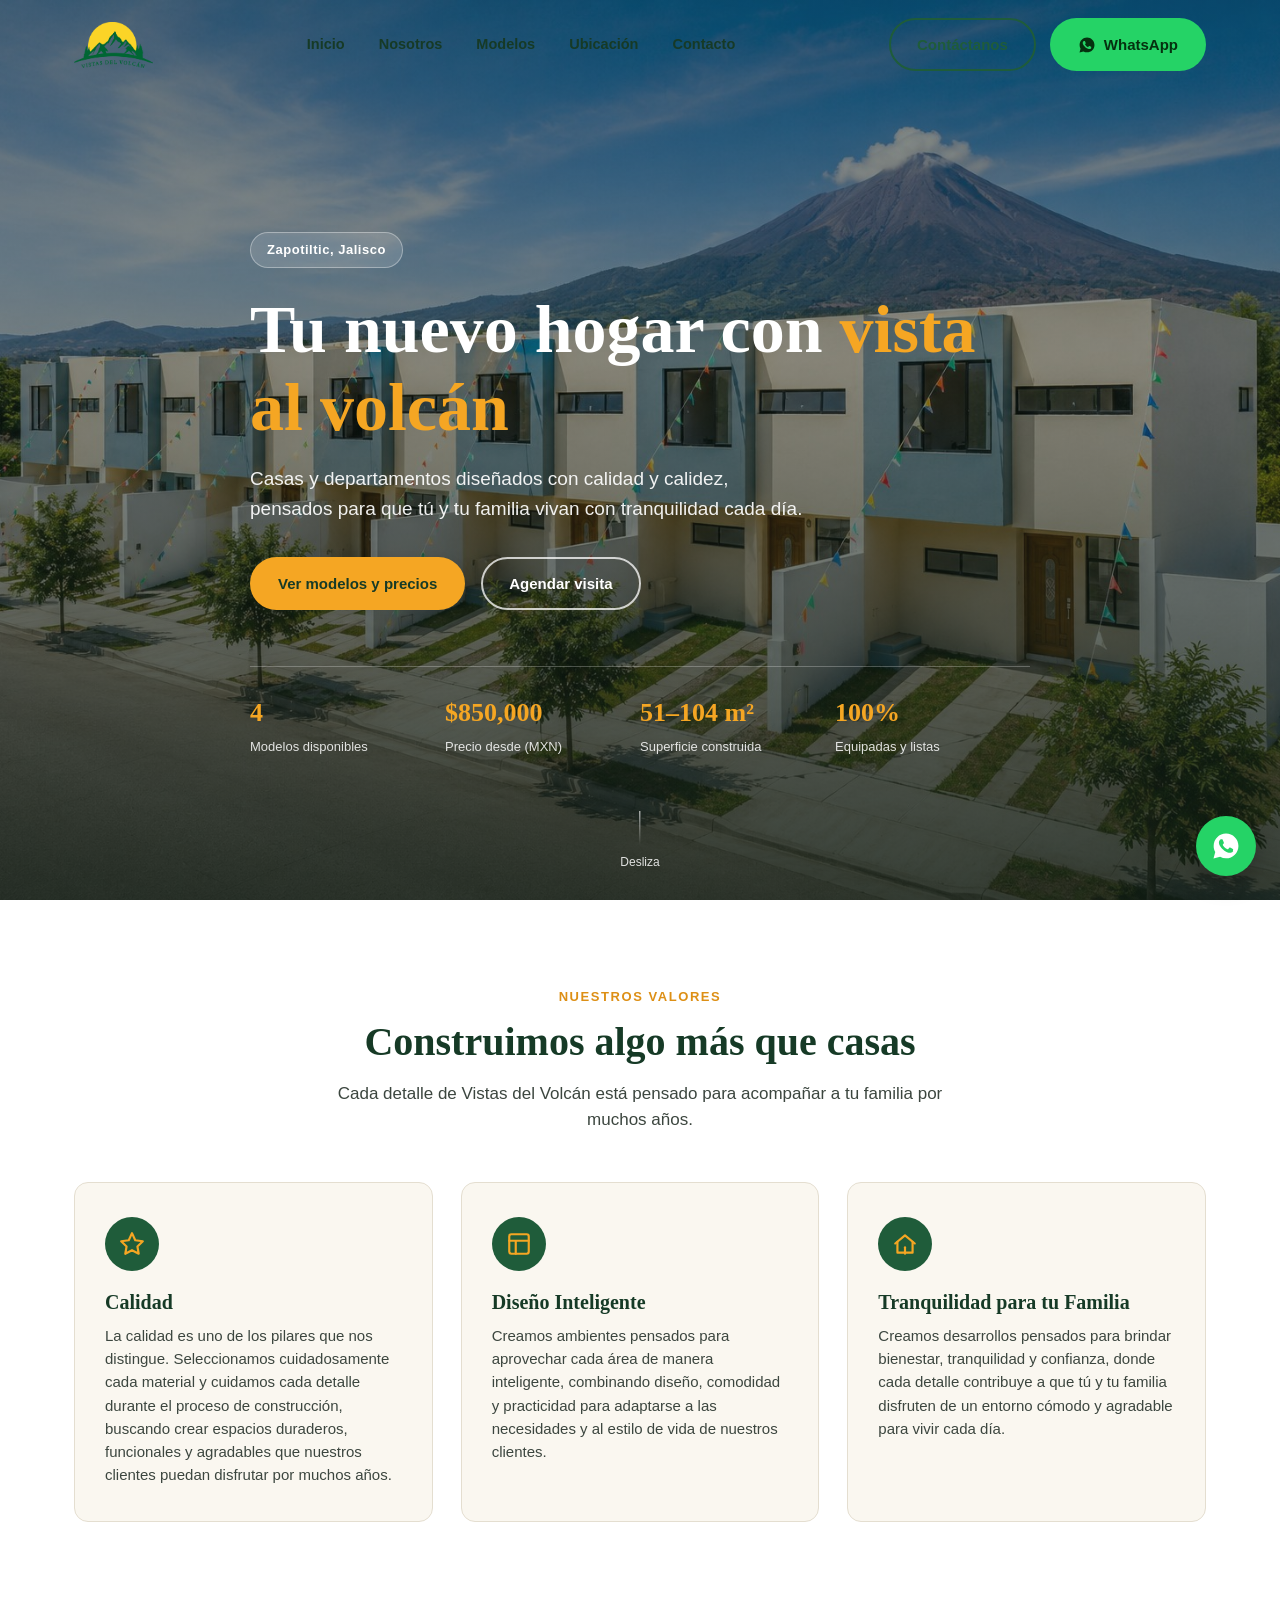
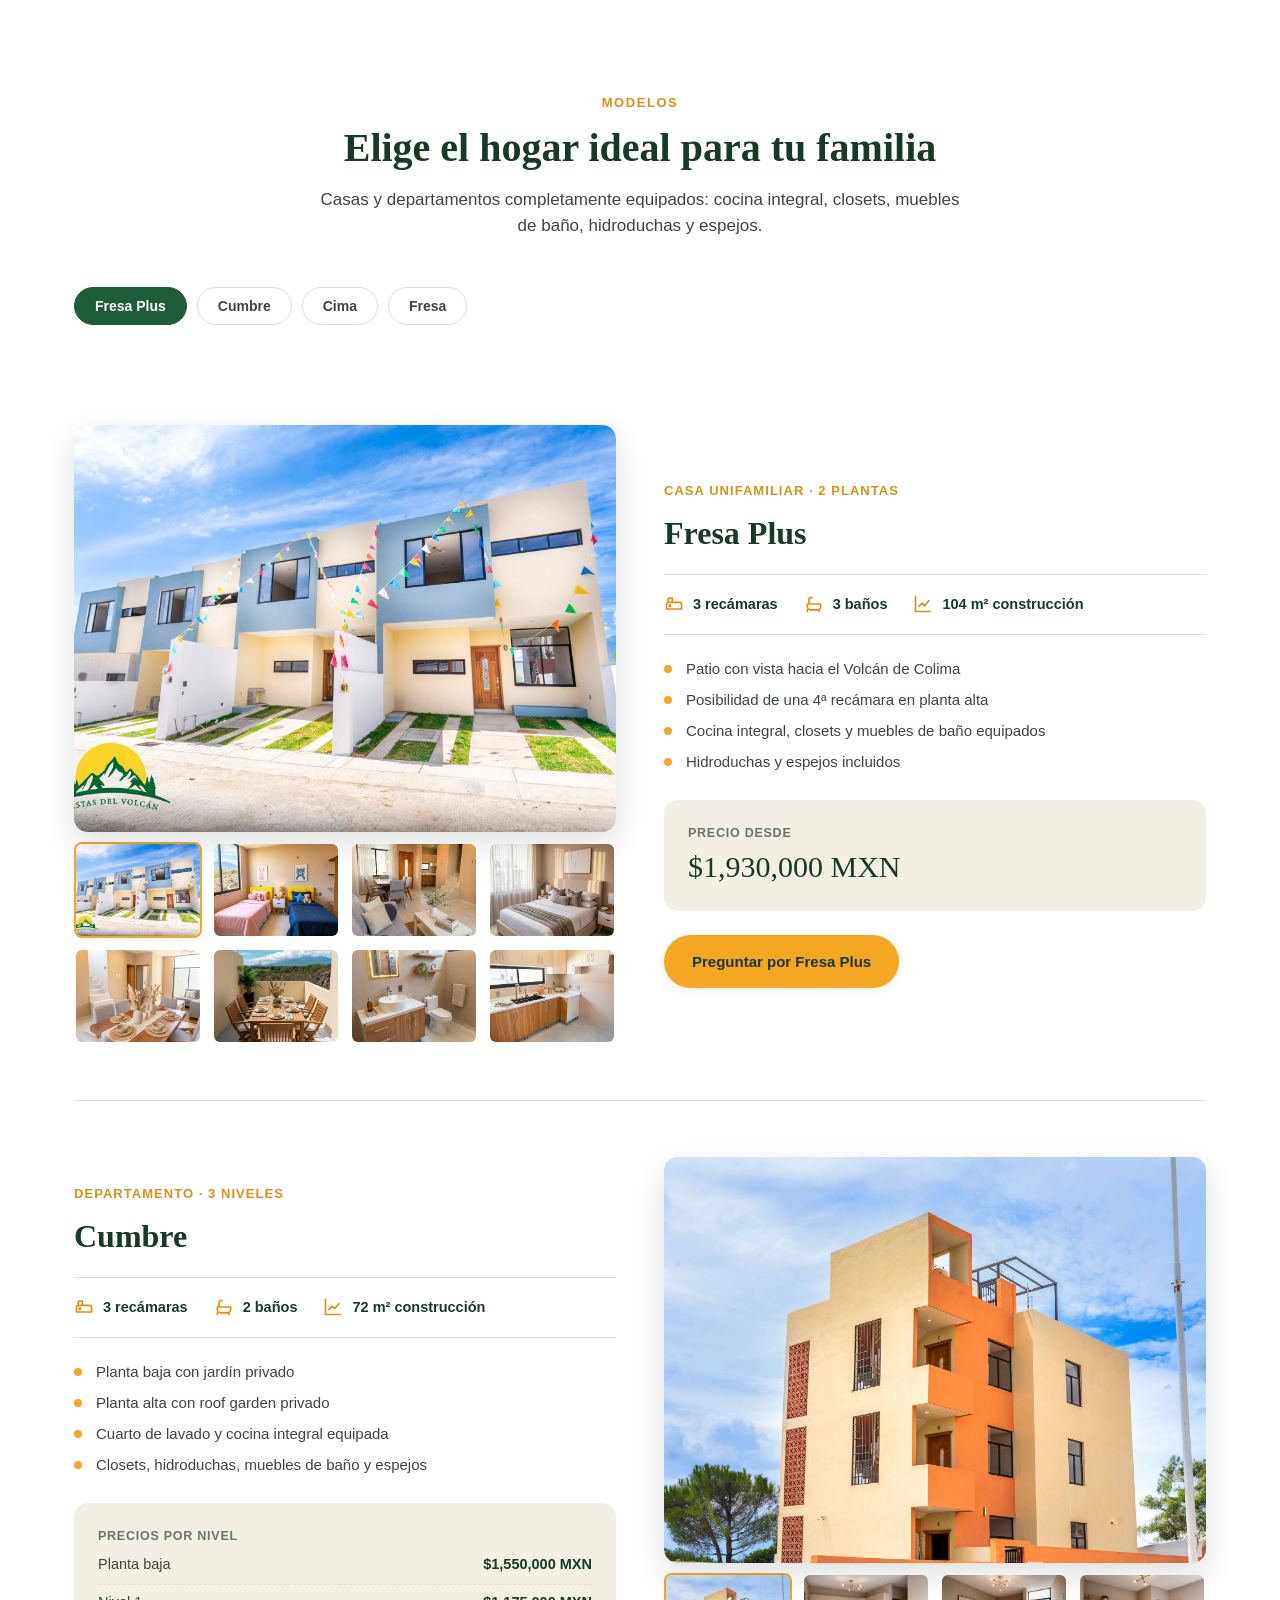
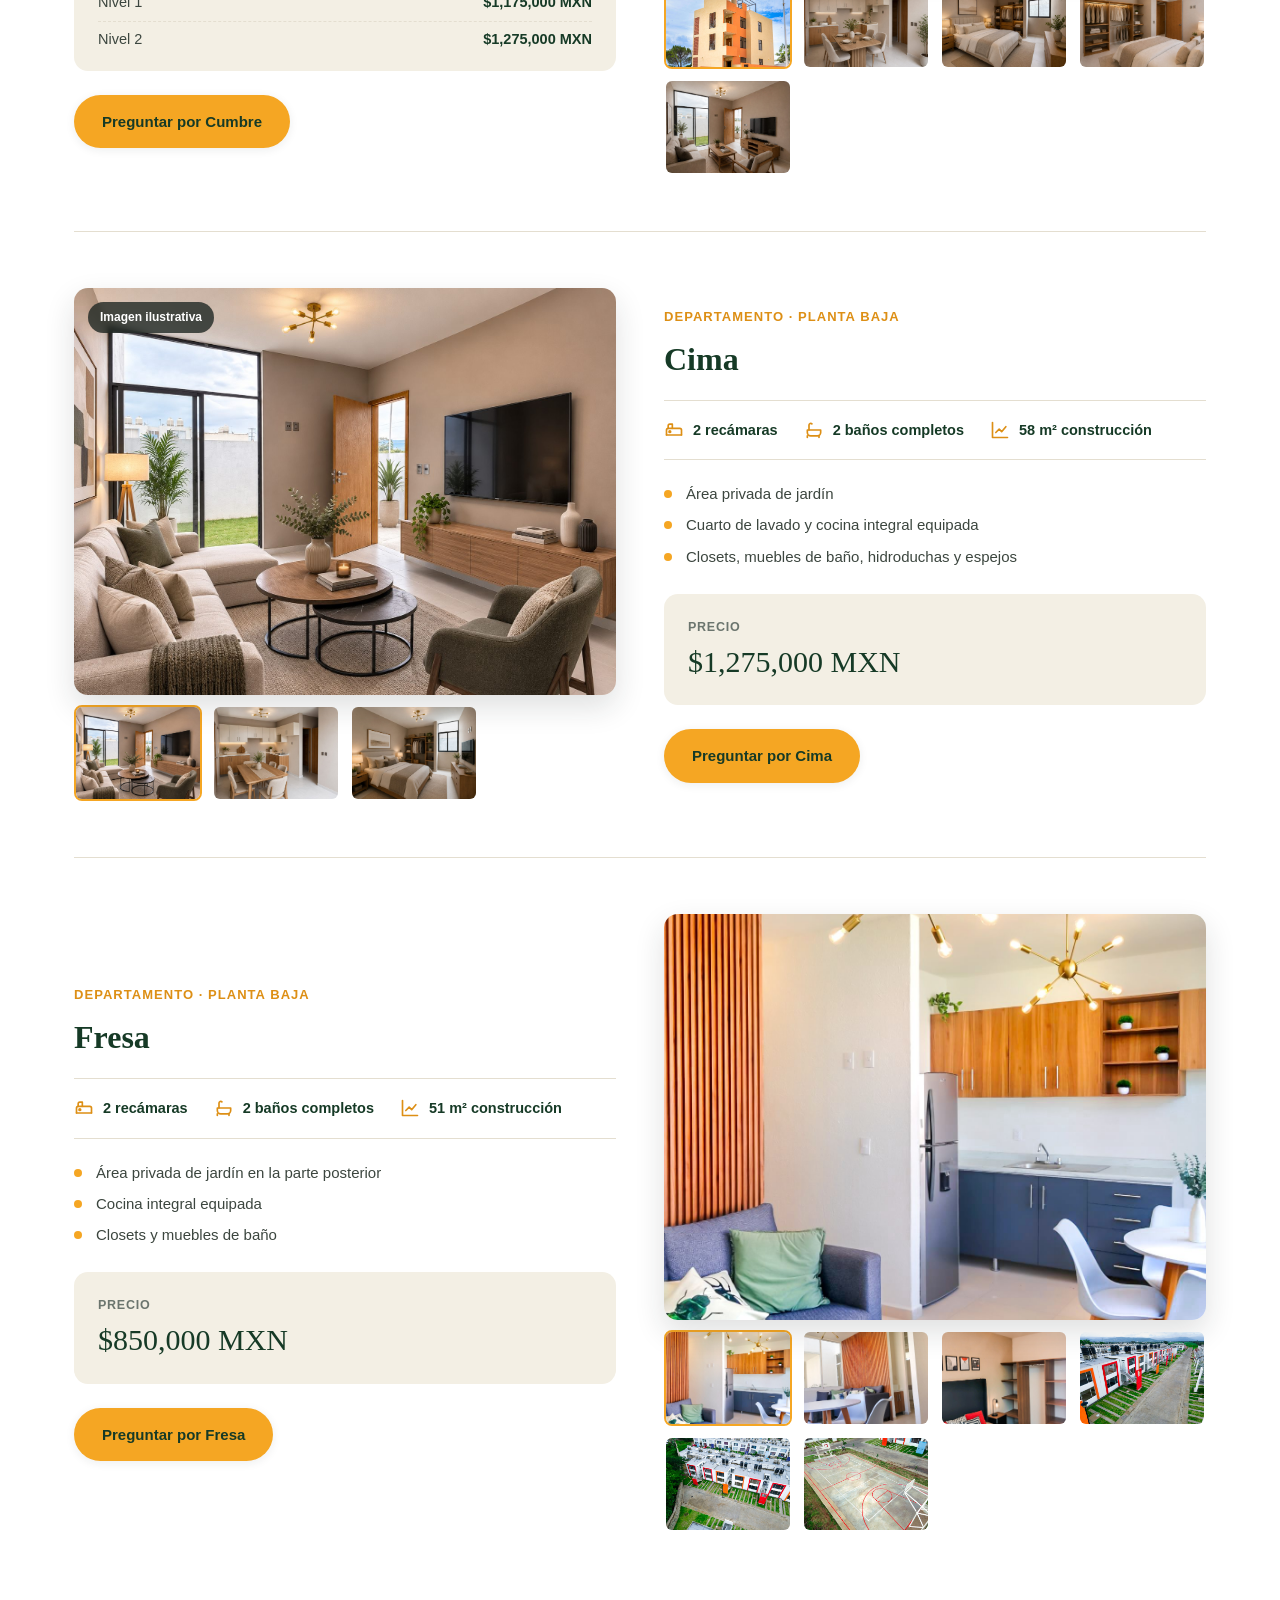
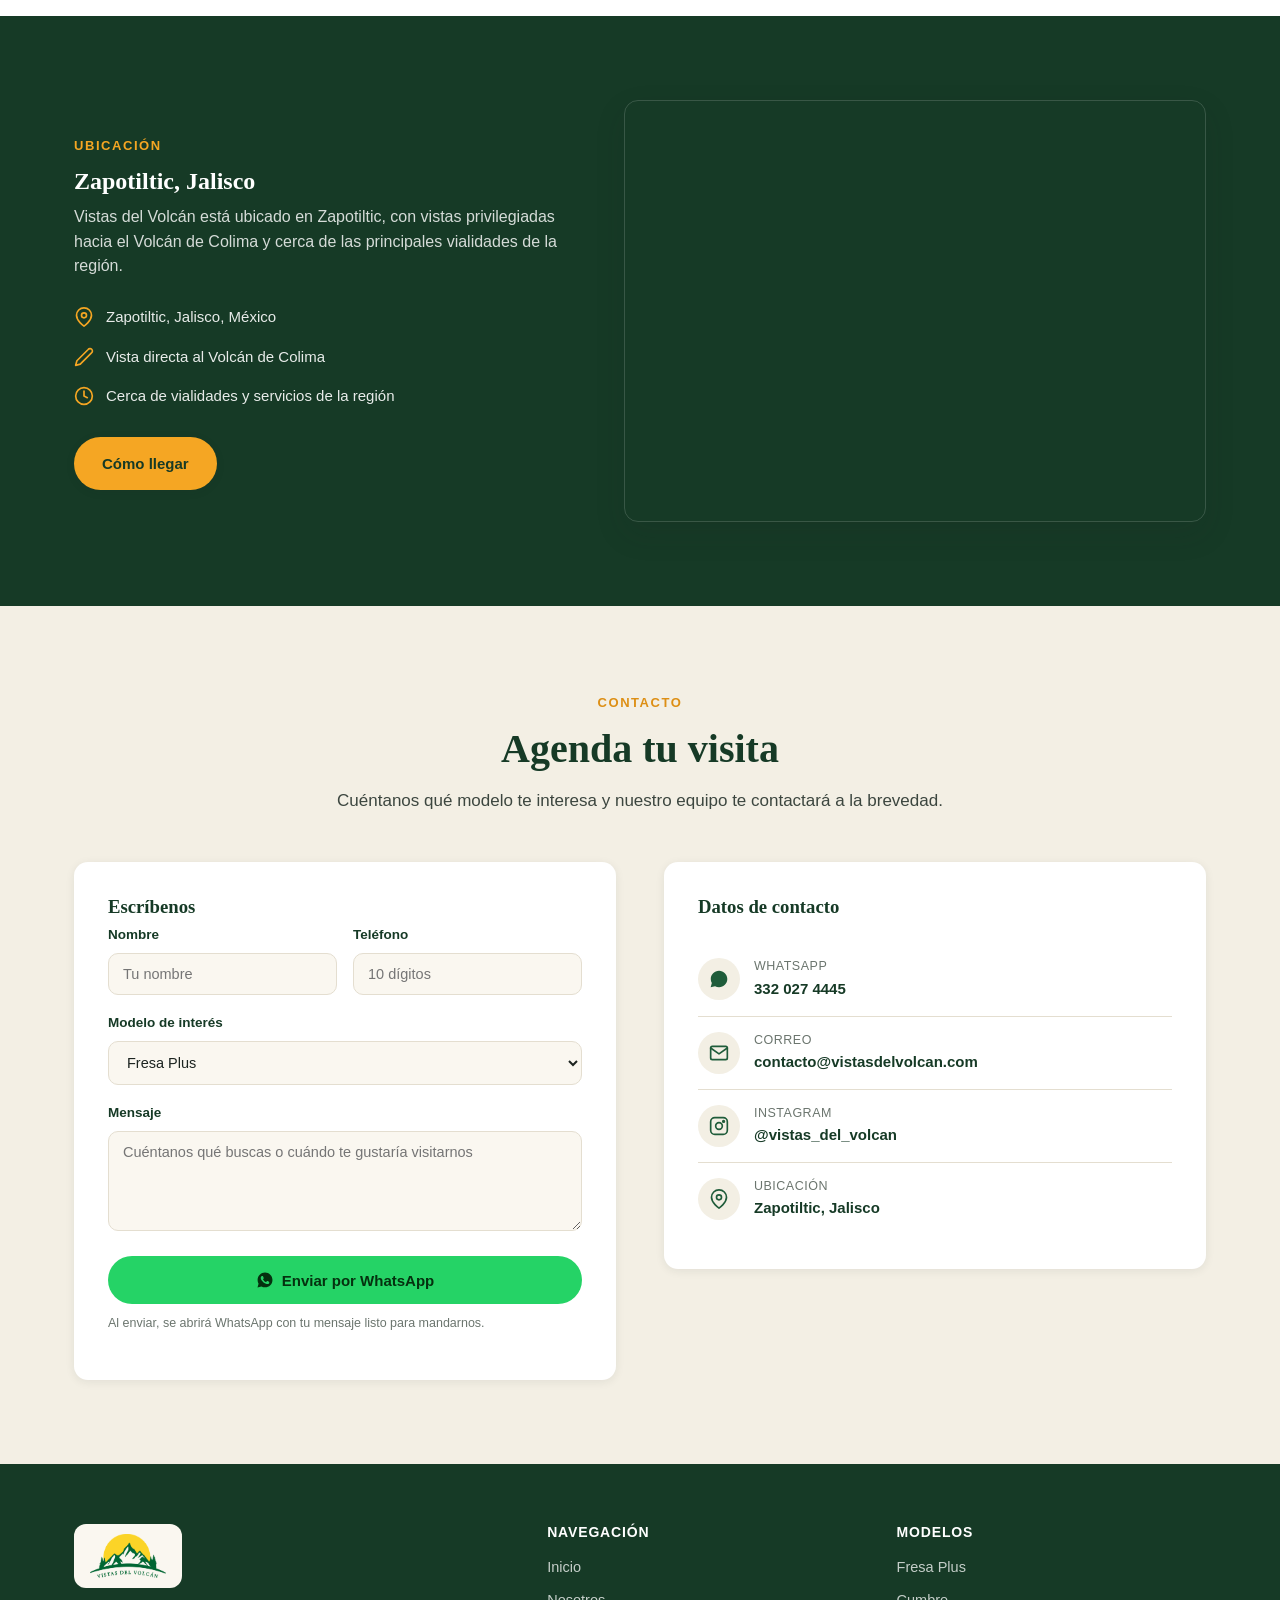
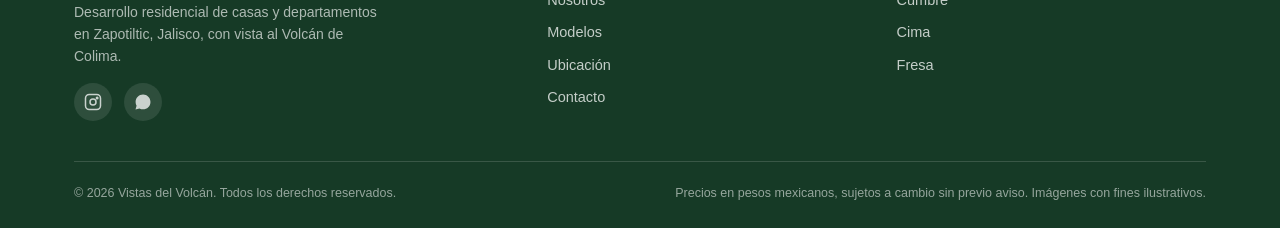
==== commit 8a4b719d: "Eliminar imágenes duplicadas de la galería Fresa Plus Co-Authored-By: Claude Sonnet 5 <noreply@anthr" ====
--- a/index.html
+++ b/index.html
@@ -120,8 +120,6 @@
           <button data-render="true" data-full="images/fresaplus-5.jpg"><img src="images/fresaplus-5.jpg" alt="Recámara principal Fresa Plus"></button>
           <button data-render="true" data-full="images/fresaplus-6.jpg"><img src="images/fresaplus-6.jpg" alt="Comedor Fresa Plus"></button>
           <button data-render="true" data-full="images/fresaplus-7.jpg"><img src="images/fresaplus-7.jpg" alt="Terraza con vista al Volcán de Colima, Fresa Plus"></button>
-          <button data-render="true" data-full="images/fresaplus-8.jpg"><img src="images/fresaplus-8.jpg" alt="Sala comedor Fresa Plus"></button>
-          <button data-render="true" data-full="images/fresaplus-9.jpg"><img src="images/fresaplus-9.jpg" alt="Comedor Fresa Plus"></button>
           <button data-render="true" data-full="images/fresaplus-10.jpg"><img src="images/fresaplus-10.jpg" alt="Baño Fresa Plus"></button>
           <button data-render="true" data-full="images/fresaplus-11.jpg"><img src="images/fresaplus-11.jpg" alt="Cocina integral Fresa Plus"></button>
         </div>
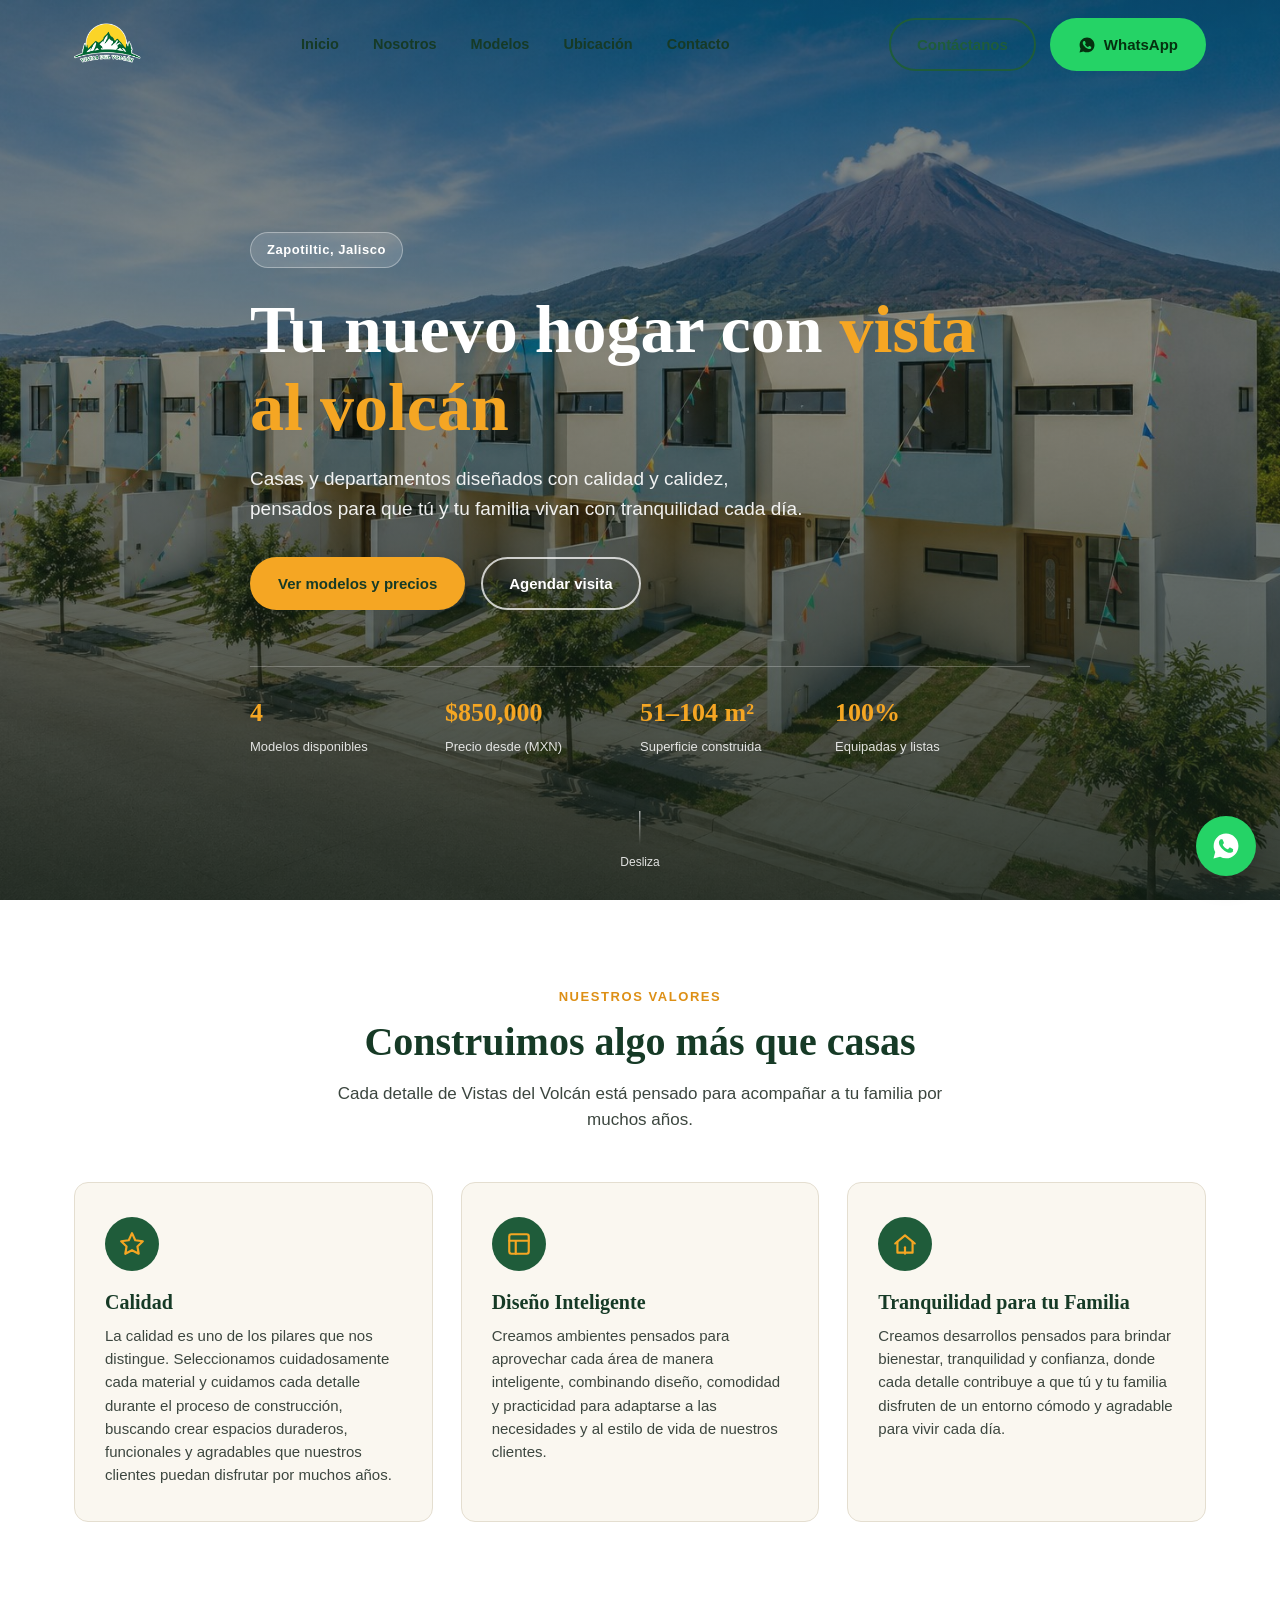
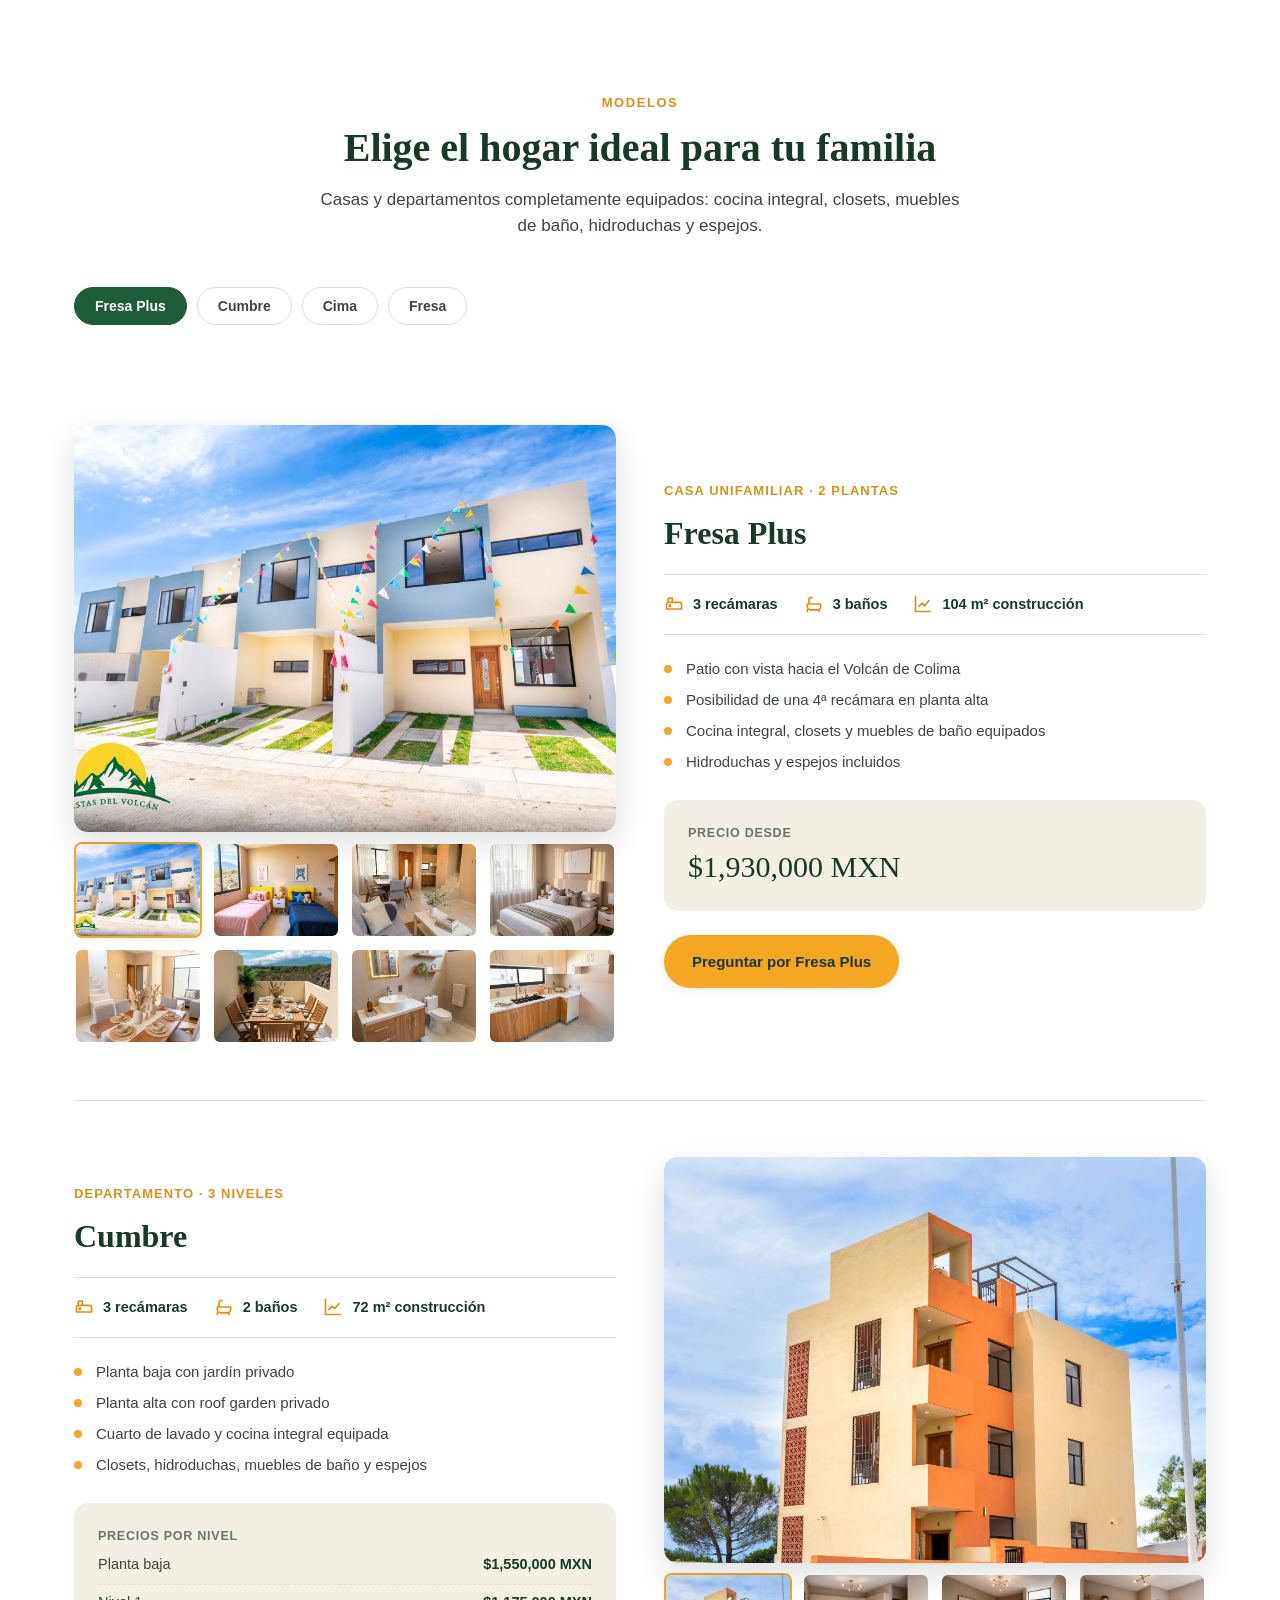
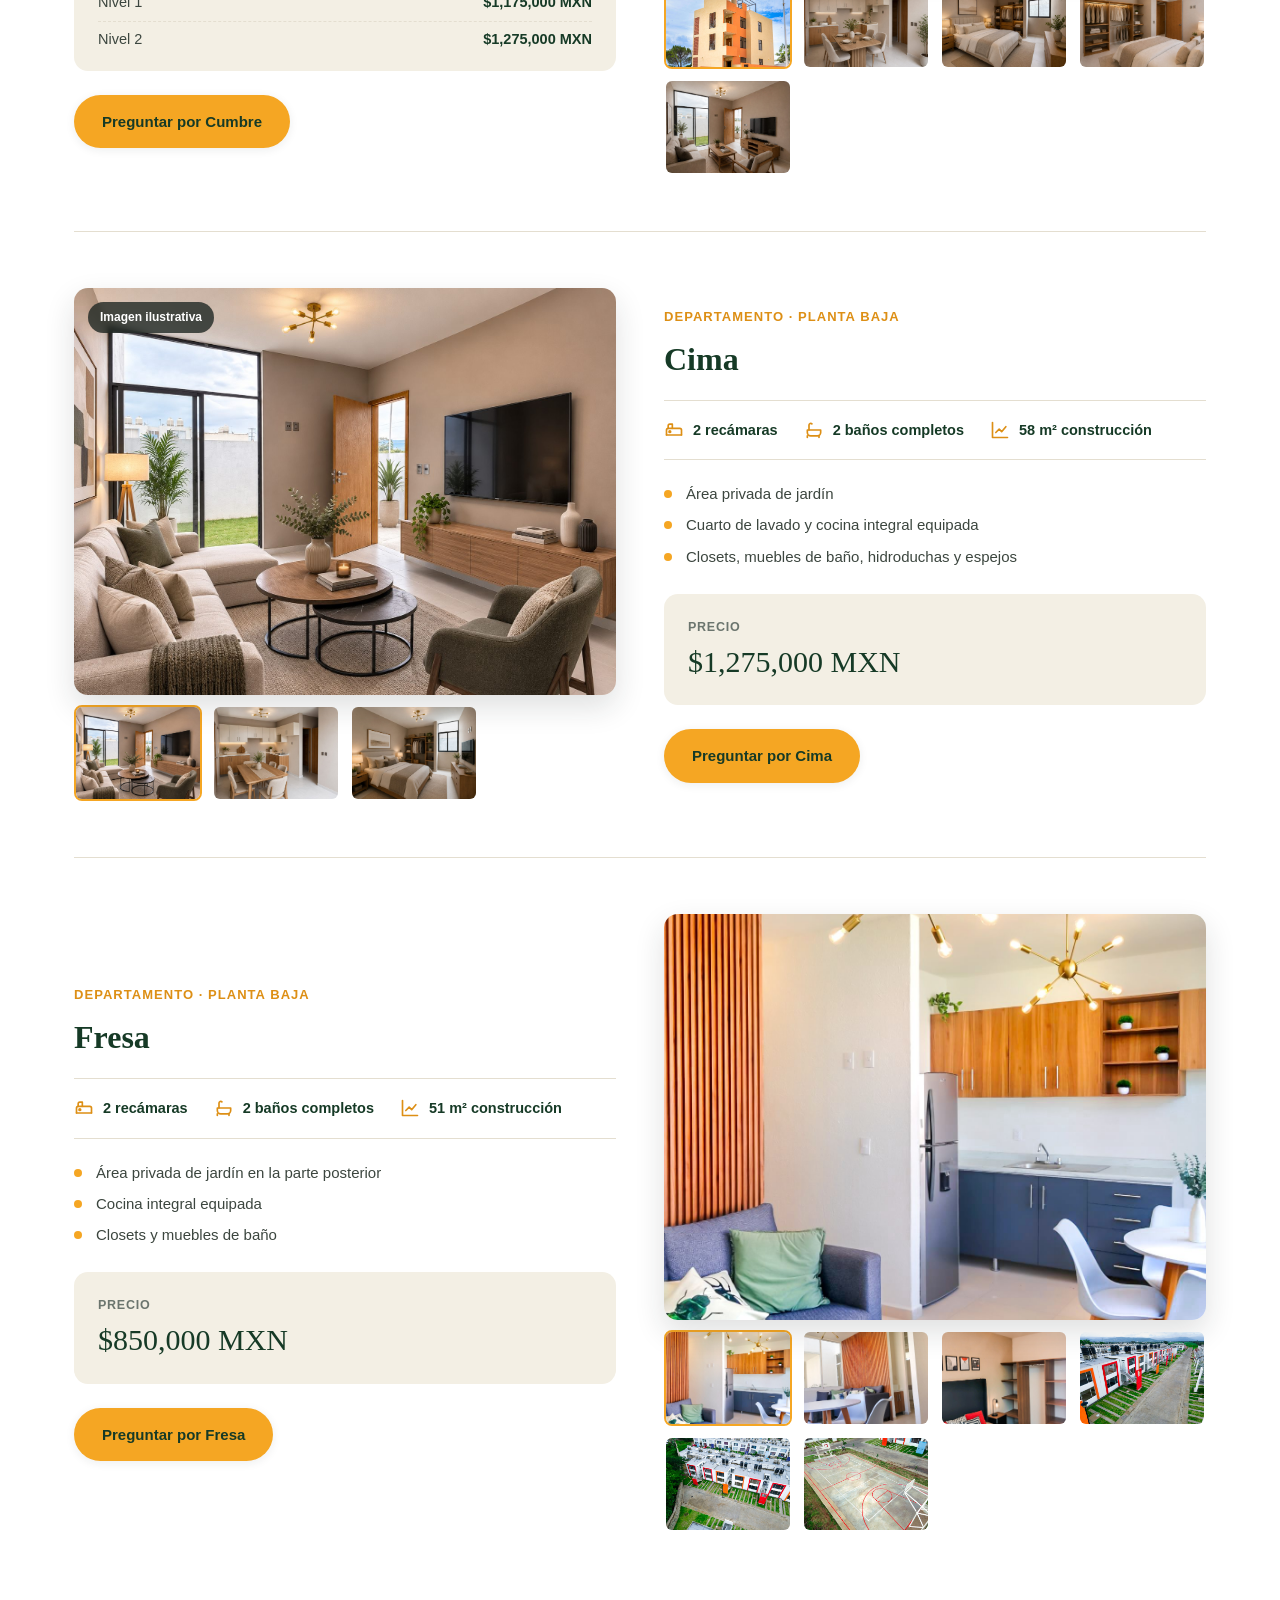
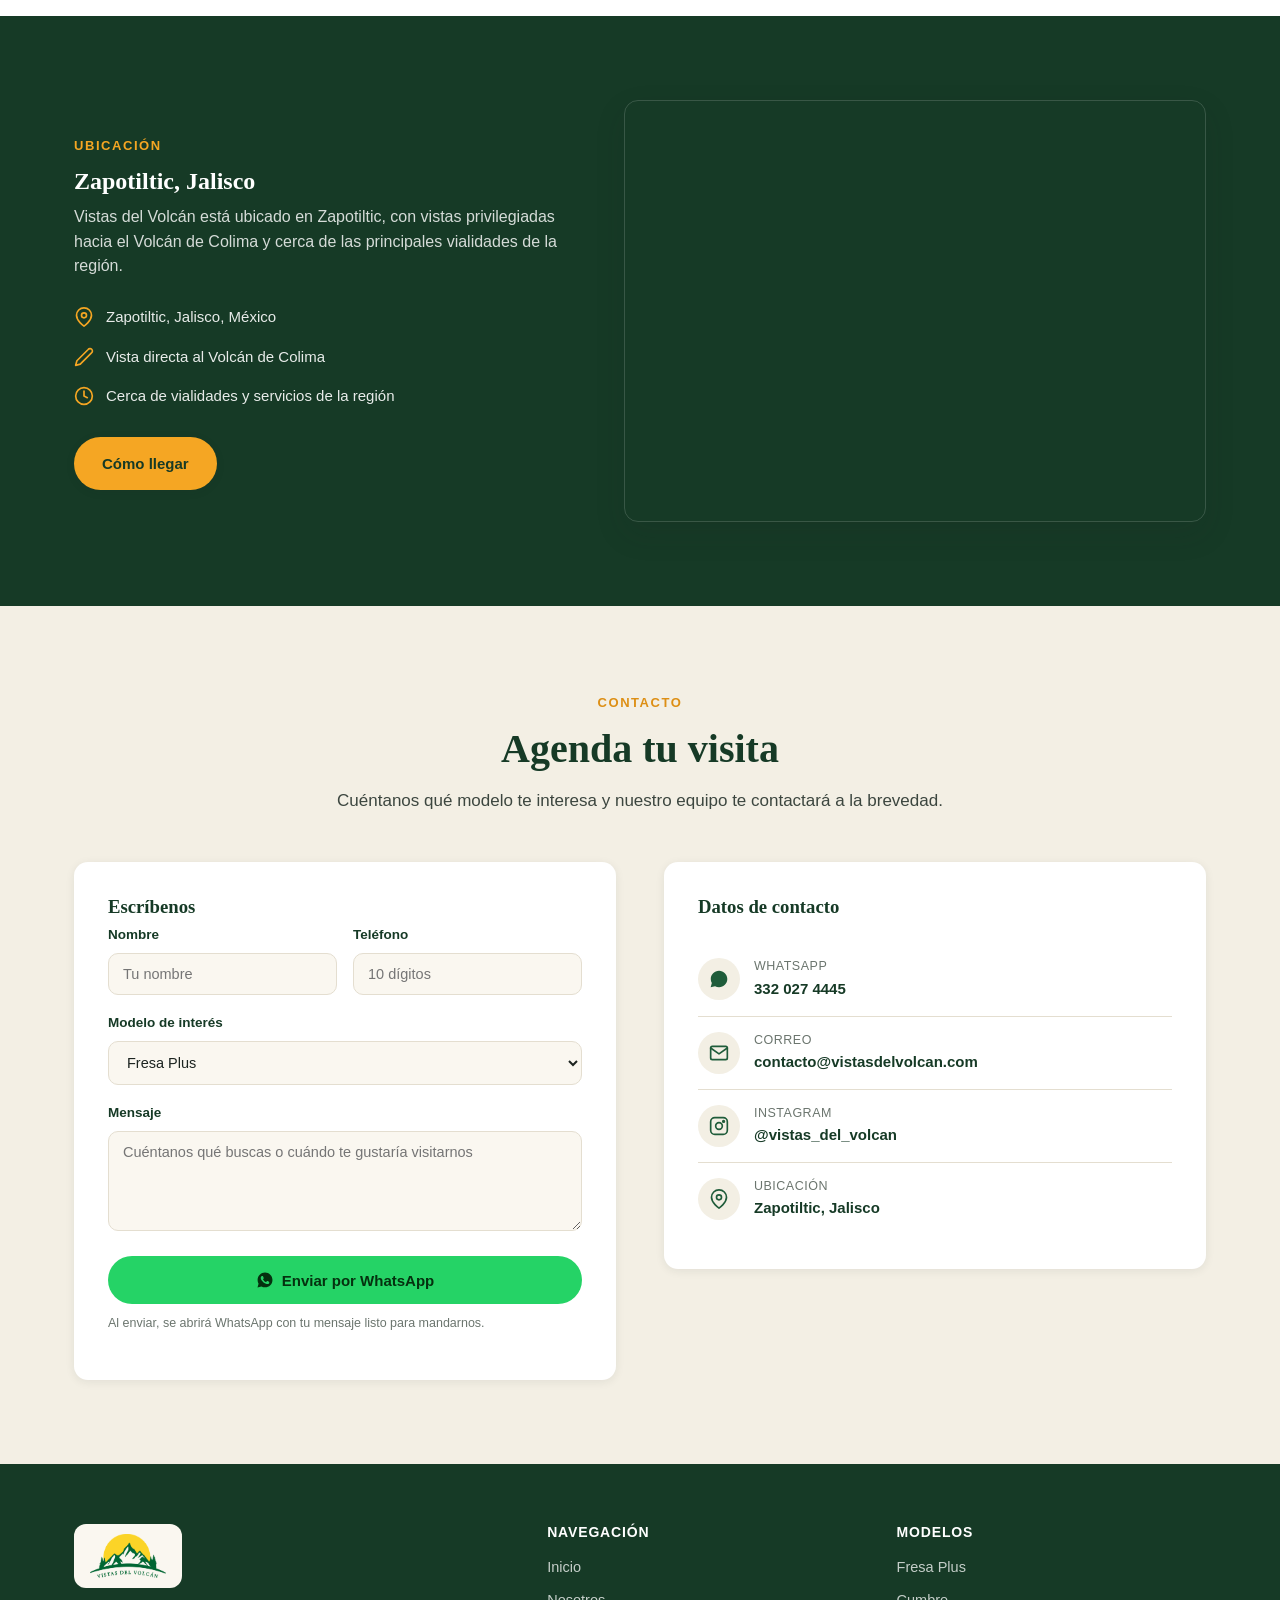
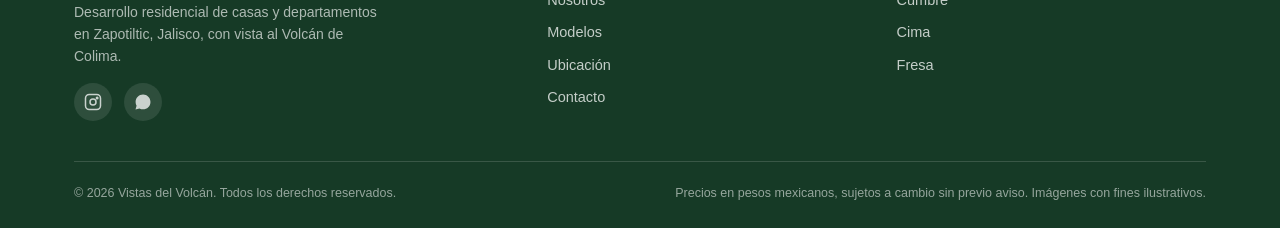
==== commit fc885ece: "Usar logo con brillo blanco en el encabezado para mejor contraste Co-Authored-By: Claude Sonnet 5 <n" ====
--- a/index.html
+++ b/index.html
@@ -13,7 +13,7 @@
 <header class="site-header">
   <div class="container">
     <a href="#inicio" class="brand">
-      <img src="images/logo.png" alt="Vistas del Volcán">
+      <img src="images/logo-header.png" alt="Vistas del Volcán">
     </a>
     <nav class="main-nav">
       <a href="#inicio">Inicio</a>
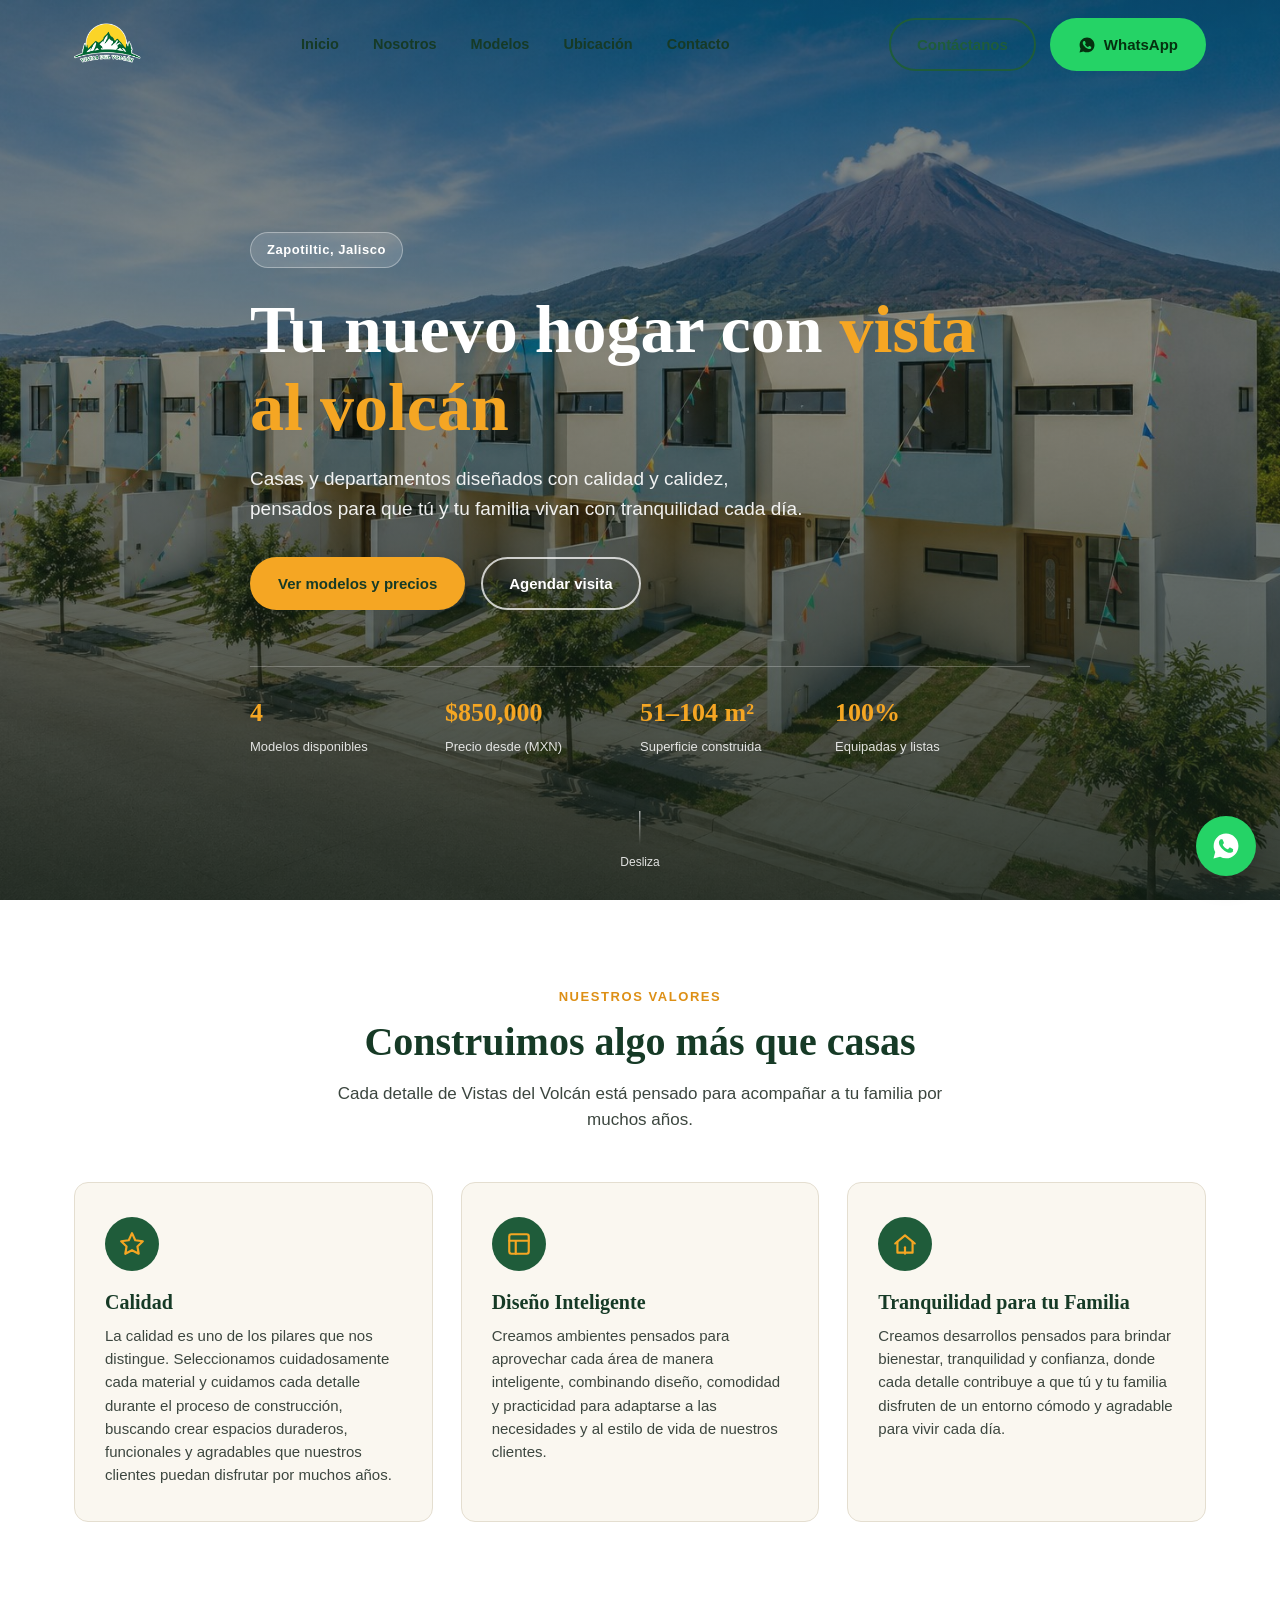
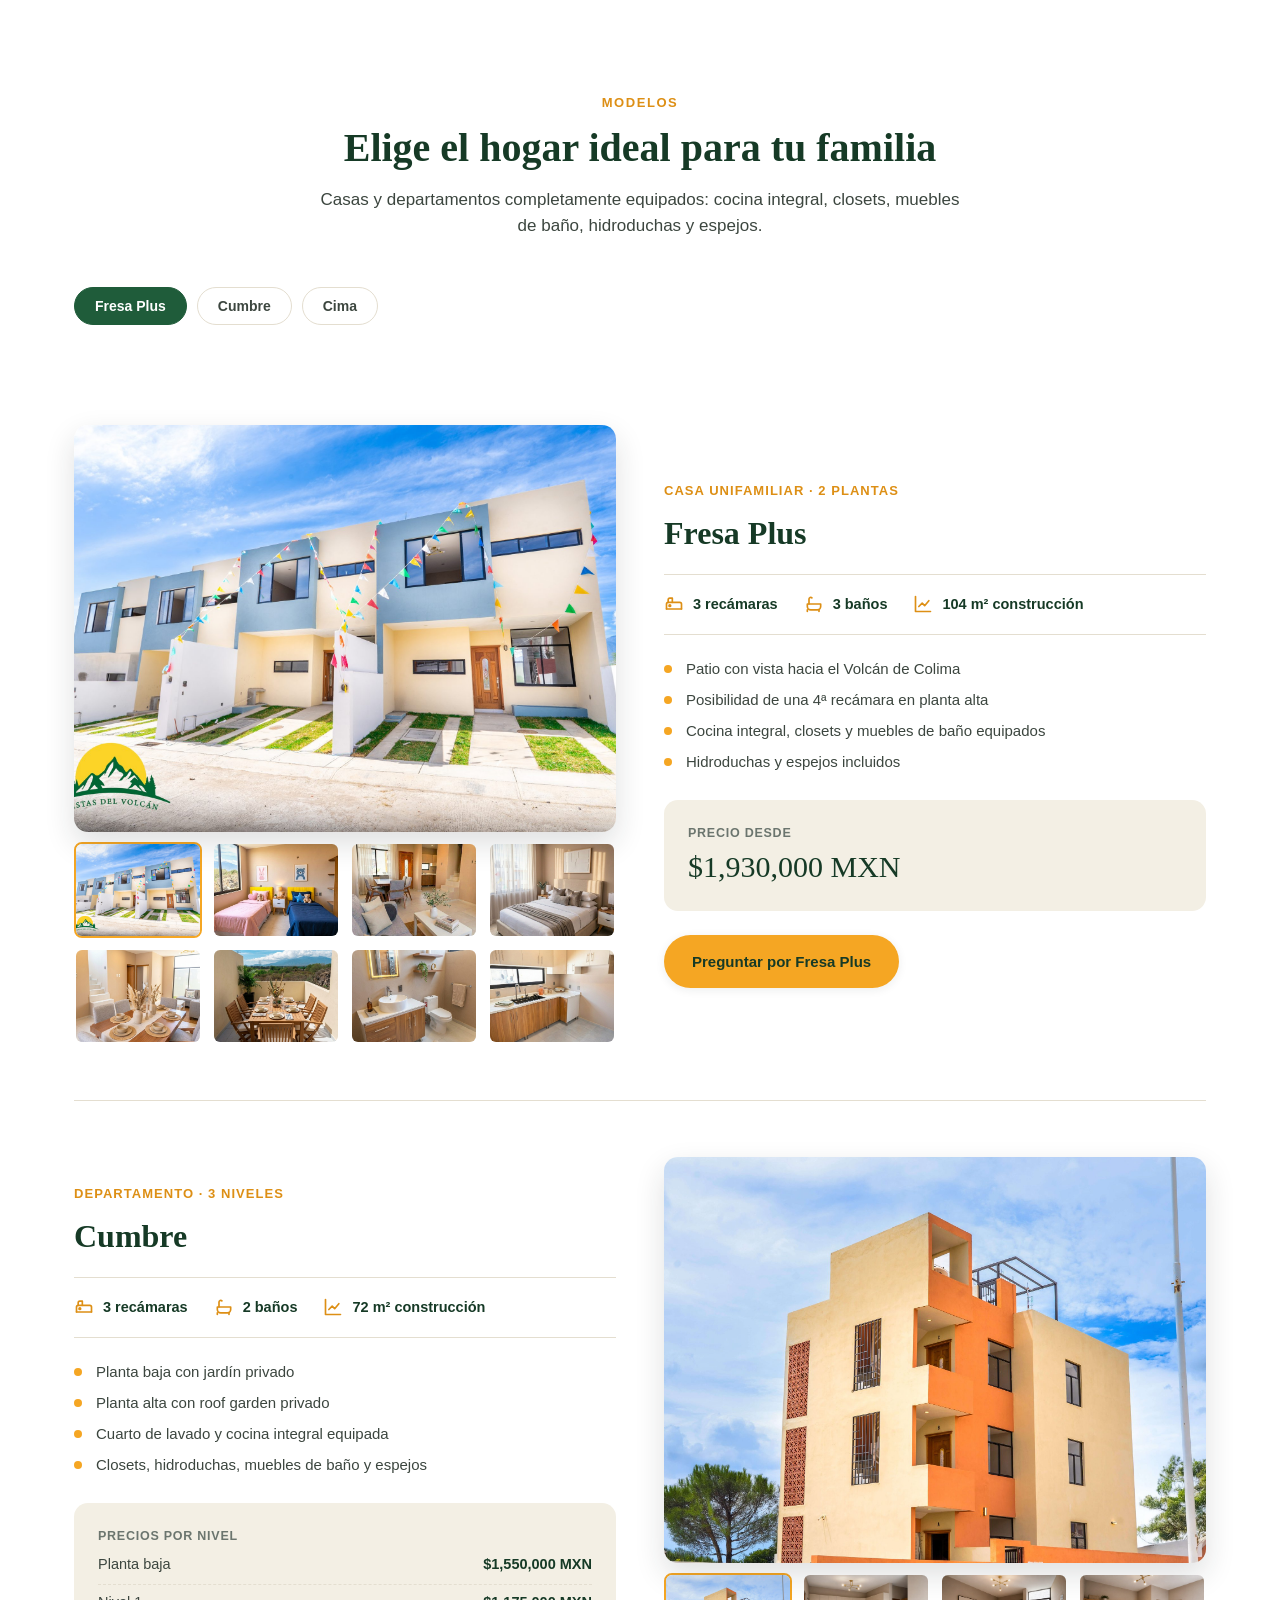
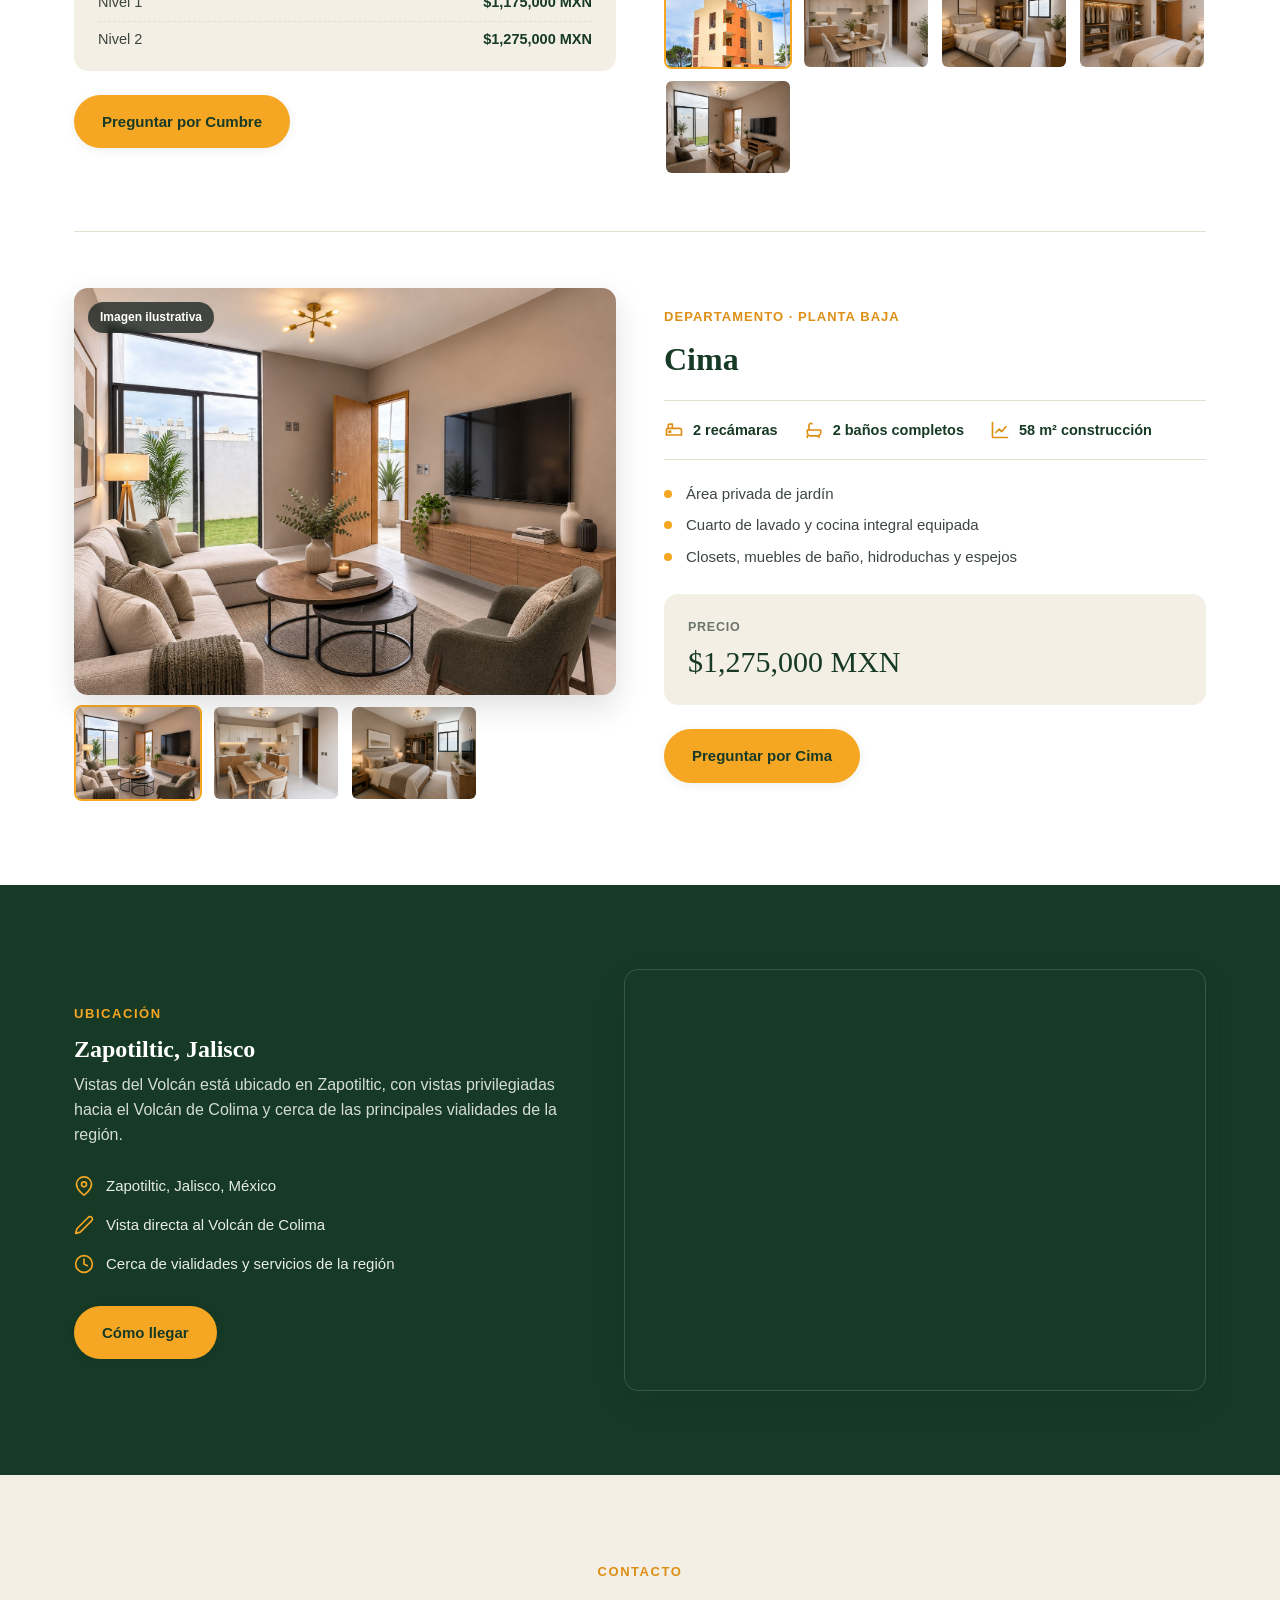
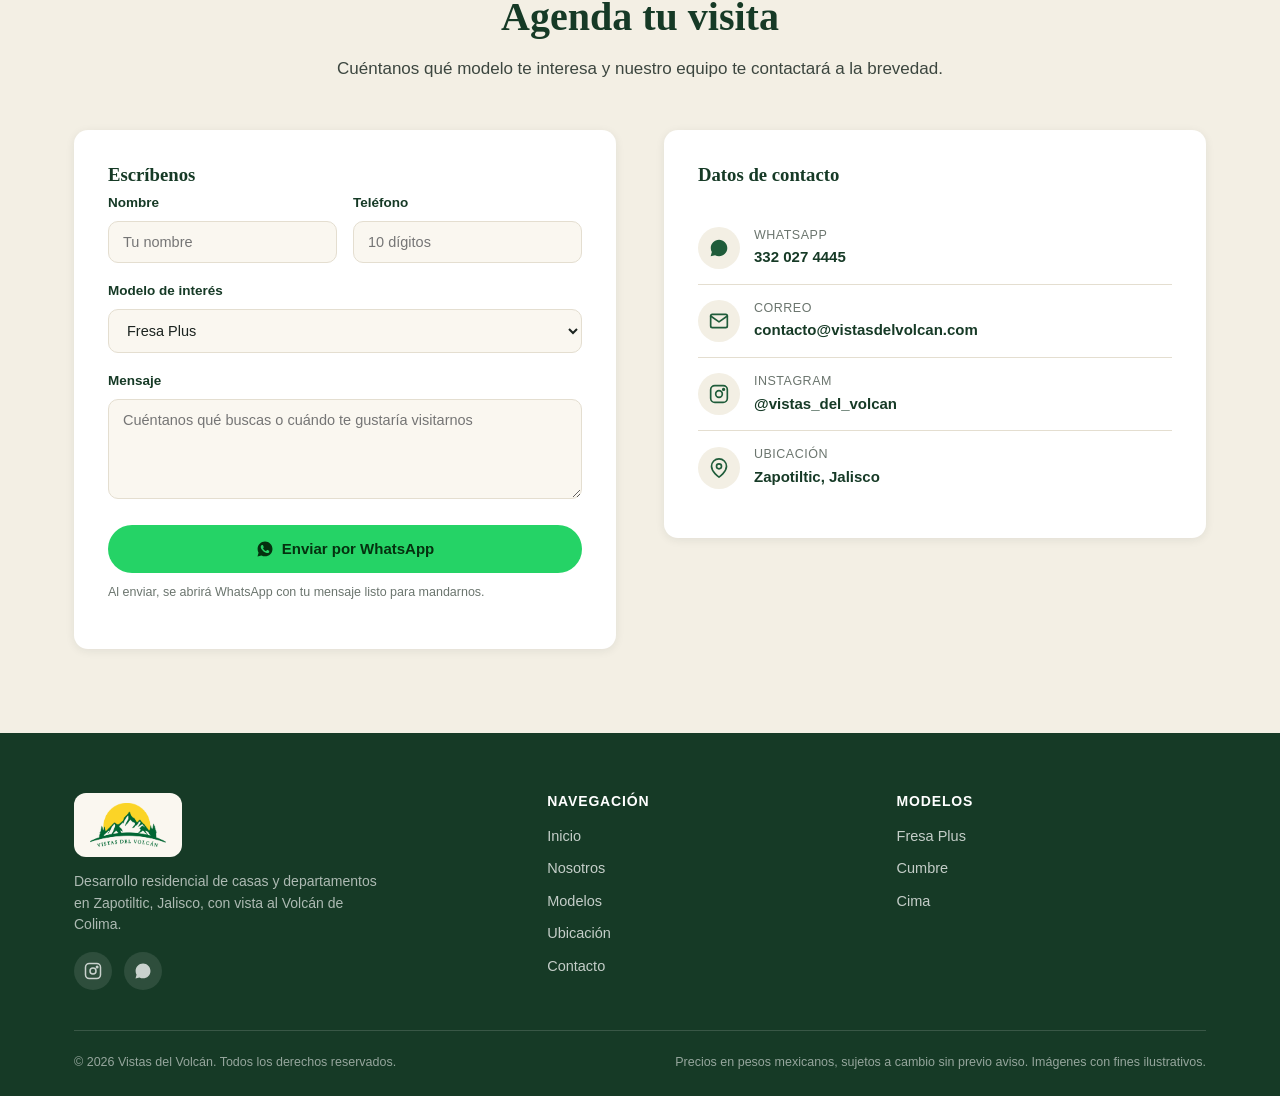
==== commit 61b4883d: "Retirar temporalmente el prototipo Fresa del sitio El contenido completo se conserva en _archived/pr" ====
--- a/index.html
+++ b/index.html
@@ -103,7 +103,6 @@
       <button class="model-tab active" data-target="#modelo-fresaplus">Fresa Plus</button>
       <button class="model-tab" data-target="#modelo-cumbre">Cumbre</button>
       <button class="model-tab" data-target="#modelo-cima">Cima</button>
-      <button class="model-tab" data-target="#modelo-fresa">Fresa</button>
     </div>
 
     <!-- FRESA PLUS -->
@@ -233,51 +232,6 @@
         </div>
         <div class="model-cta">
           <a class="btn btn-primary" href="https://wa.me/523320274445?text=Hola%2C%20me%20interesa%20el%20modelo%20Cima%20de%20Vistas%20del%20Volc%C3%A1n" target="_blank" rel="noopener">Preguntar por Cima</a>
-        </div>
-      </div>
-    </article>
-
-    <!-- FRESA -->
-    <article id="modelo-fresa" class="model-block reveal">
-      <div class="model-gallery">
-        <div class="model-gallery-main" data-gallery="fresa" data-full="images/fresa-1.jpg">
-          <img src="images/fresa-1.jpg" alt="Fachada del modelo Fresa en Vistas del Volcán">
-        </div>
-        <div class="model-thumbs">
-          <button class="active" data-full="images/fresa-1.jpg"><img src="images/fresa-1.jpg" alt="Fachada Fresa 1"></button>
-          <button data-full="images/fresa-2.jpg"><img src="images/fresa-2.jpg" alt="Fachada Fresa 2"></button>
-          <button data-full="images/fresa-3.jpg"><img src="images/fresa-3.jpg" alt="Fachada Fresa 3"></button>
-          <button data-full="images/fresa-aerial-3.jpg"><img src="images/fresa-aerial-3.jpg" alt="Vista aérea de Fresa con el Volcán de Colima al fondo"></button>
-          <button data-full="images/fresa-aerial-2.jpg"><img src="images/fresa-aerial-2.jpg" alt="Vista aérea de las casas modelo Fresa"></button>
-          <button data-full="images/fresa-aerial-1.jpg"><img src="images/fresa-aerial-1.jpg" alt="Vista aérea del modelo Fresa"></button>
-        </div>
-        <div style="display:none">
-          <a data-gallery="fresa" data-full="images/fresa-2.jpg"><img src="images/fresa-2.jpg" alt="Fachada Fresa 2"></a>
-          <a data-gallery="fresa" data-full="images/fresa-3.jpg"><img src="images/fresa-3.jpg" alt="Fachada Fresa 3"></a>
-          <a data-gallery="fresa" data-full="images/fresa-aerial-3.jpg"><img src="images/fresa-aerial-3.jpg" alt="Vista aérea de Fresa con el Volcán de Colima al fondo"></a>
-          <a data-gallery="fresa" data-full="images/fresa-aerial-2.jpg"><img src="images/fresa-aerial-2.jpg" alt="Vista aérea de las casas modelo Fresa"></a>
-          <a data-gallery="fresa" data-full="images/fresa-aerial-1.jpg"><img src="images/fresa-aerial-1.jpg" alt="Vista aérea del modelo Fresa"></a>
-        </div>
-      </div>
-      <div class="model-info">
-        <span class="model-type">Departamento · planta baja</span>
-        <h3>Fresa</h3>
-        <div class="model-specs">
-          <span class="spec"><svg viewBox="0 0 24 24" fill="none" stroke="currentColor" stroke-width="2" stroke-linecap="round" stroke-linejoin="round"><path d="M3 18v-6a2 2 0 0 1 2-2h14a2 2 0 0 1 2 2v6"/><path d="M3 18h18"/><path d="M5 10V7a2 2 0 0 1 2-2h3v5"/><circle cx="7" cy="14" r="1"/></svg>2 recámaras</span>
-          <span class="spec"><svg viewBox="0 0 24 24" fill="none" stroke="currentColor" stroke-width="2" stroke-linecap="round" stroke-linejoin="round"><path d="M4 12h16v3a4 4 0 0 1-4 4H8a4 4 0 0 1-4-4Z"/><path d="M6 12V6a2 2 0 0 1 3.5-1.3"/><path d="M4 19v2M18 19v2"/></svg>2 baños completos</span>
-          <span class="spec"><svg viewBox="0 0 24 24" fill="none" stroke="currentColor" stroke-width="2" stroke-linecap="round" stroke-linejoin="round"><path d="M3 3v18h18"/><path d="M7 15l4-4 3 3 5-6"/></svg>51 m² construcción</span>
-        </div>
-        <ul class="model-features">
-          <li>Área privada de jardín en la parte posterior</li>
-          <li>Cocina integral equipada</li>
-          <li>Closets y muebles de baño</li>
-        </ul>
-        <div class="price-box">
-          <span class="from">Precio</span>
-          <div class="amount">$850,000 MXN</div>
-        </div>
-        <div class="model-cta">
-          <a class="btn btn-primary" href="https://wa.me/523320274445?text=Hola%2C%20me%20interesa%20el%20modelo%20Fresa%20de%20Vistas%20del%20Volc%C3%A1n" target="_blank" rel="noopener">Preguntar por Fresa</a>
         </div>
       </div>
     </article>
@@ -342,7 +296,6 @@
               <option>Fresa Plus</option>
               <option>Cumbre</option>
               <option>Cima</option>
-              <option>Fresa</option>
               <option>Aún no lo sé</option>
             </select>
           </div>
@@ -428,7 +381,6 @@
           <li><a href="#modelo-fresaplus">Fresa Plus</a></li>
           <li><a href="#modelo-cumbre">Cumbre</a></li>
           <li><a href="#modelo-cima">Cima</a></li>
-          <li><a href="#modelo-fresa">Fresa</a></li>
         </ul>
       </div>
     </div>
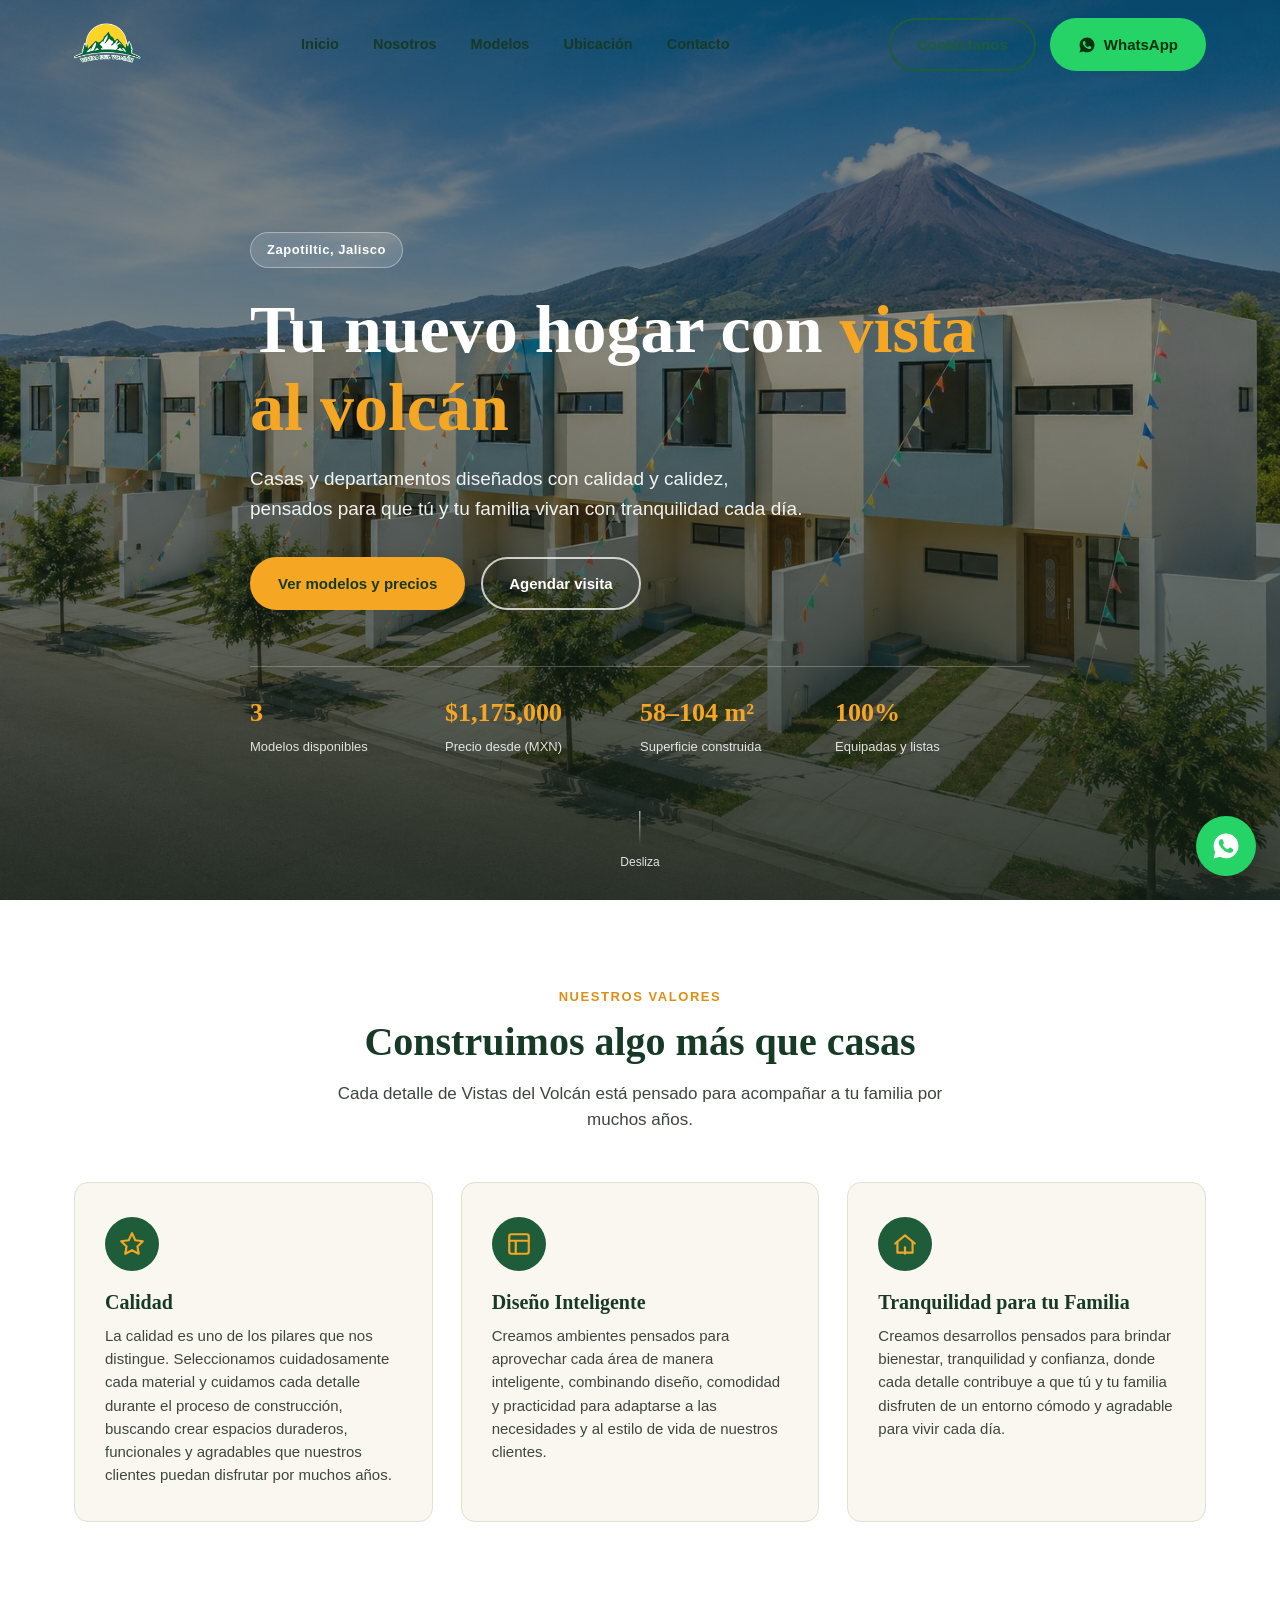
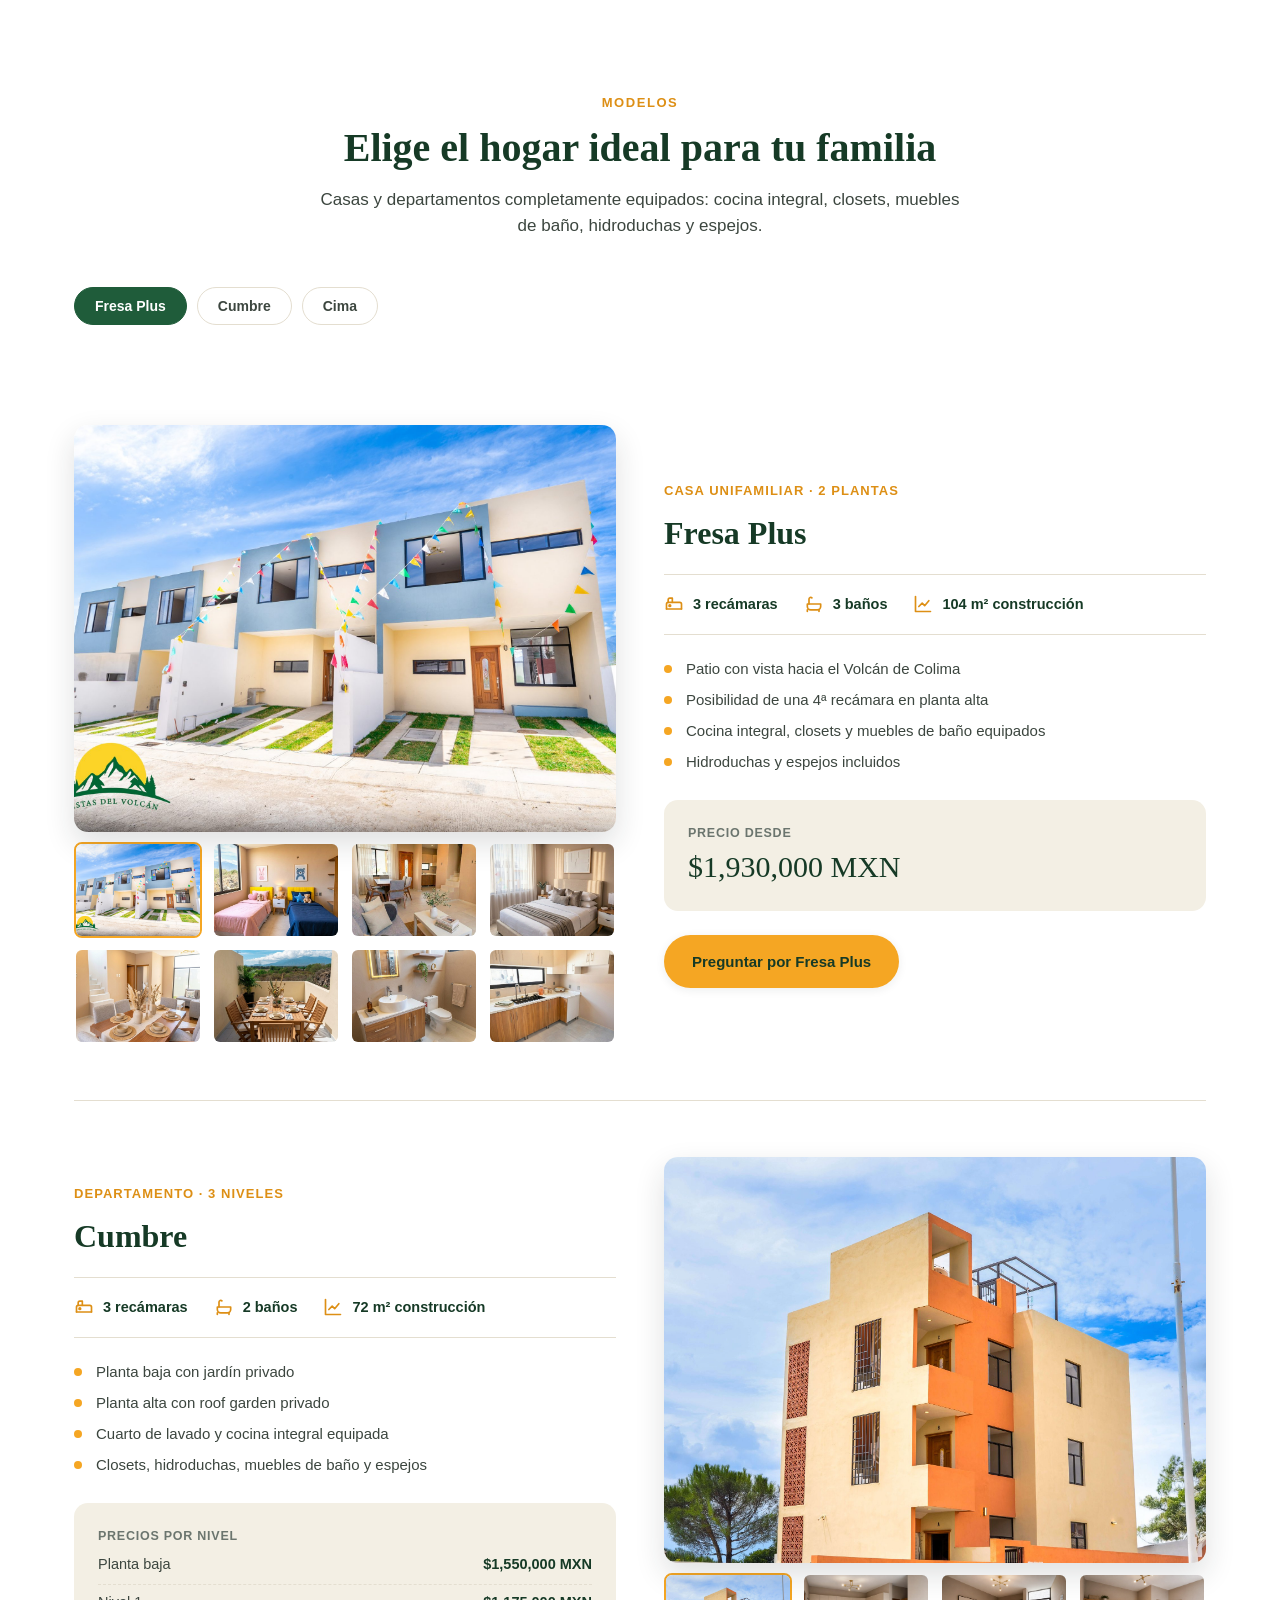
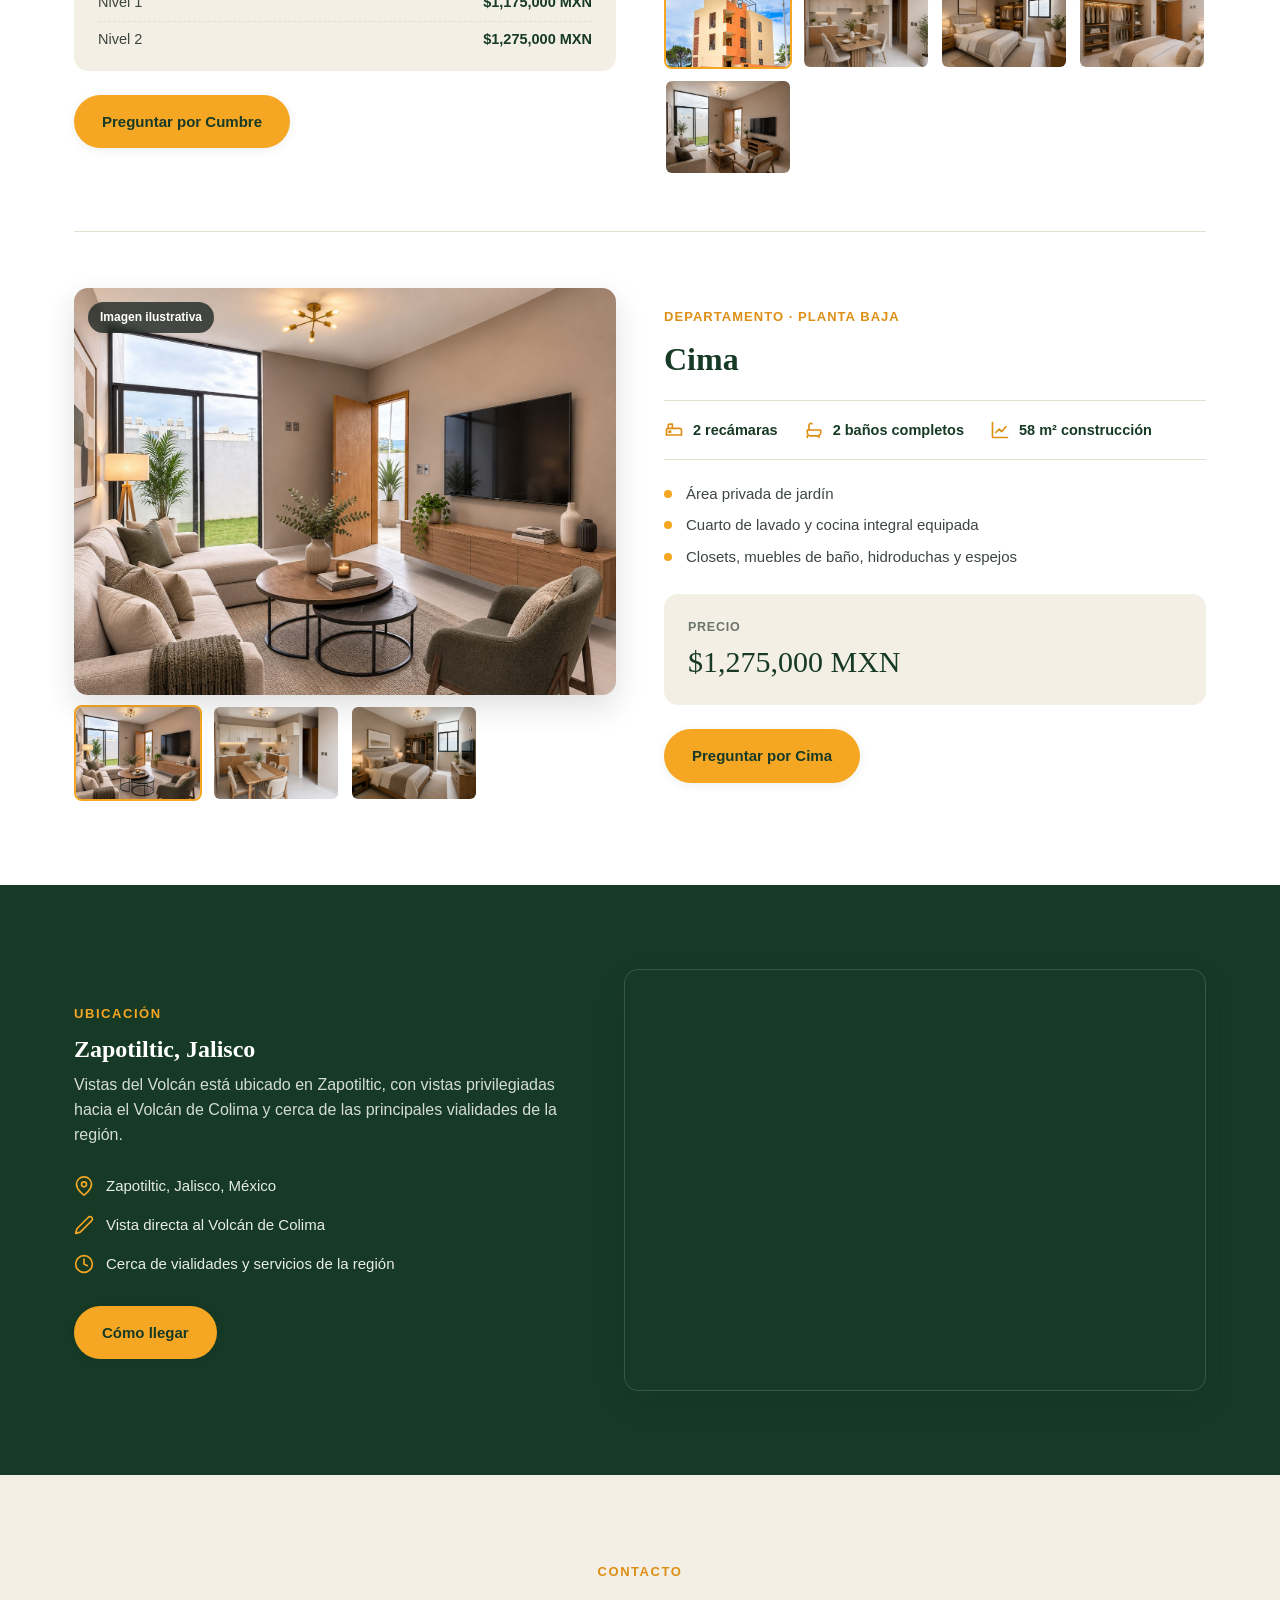
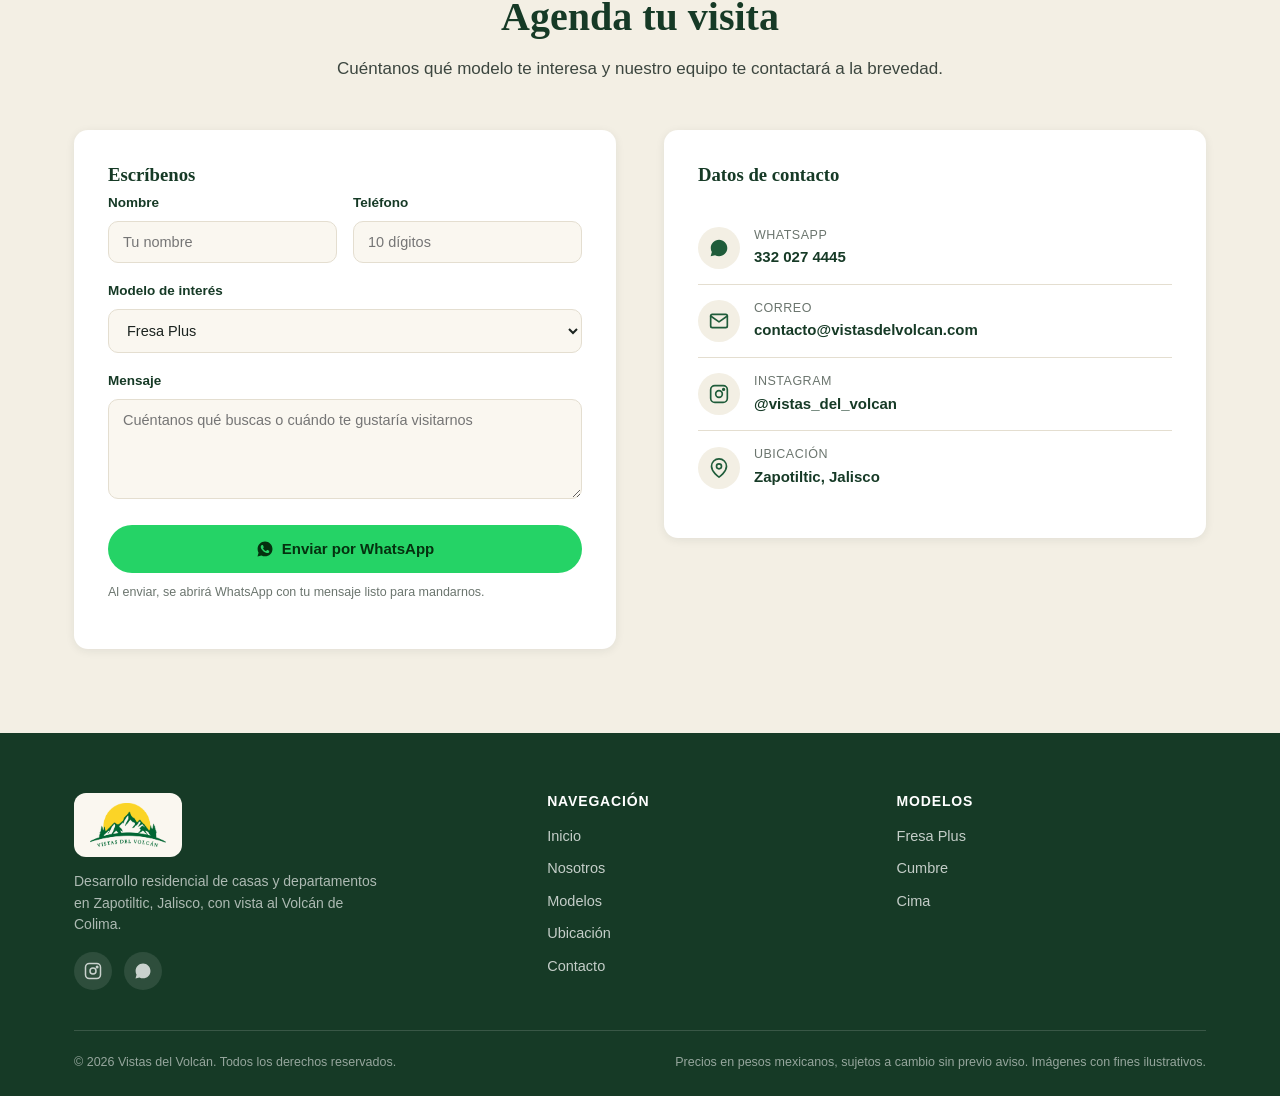
==== commit 53a62d4a: "Actualizar estadísticas del encabezado tras retirar Fresa 3 modelos disponibles, precio desde $1,175" ====
--- a/index.html
+++ b/index.html
@@ -47,9 +47,9 @@
       <a class="btn btn-outline" href="https://wa.me/523320274445?text=Hola%2C%20me%20interesa%20informaci%C3%B3n%20sobre%20Vistas%20del%20Volc%C3%A1n" target="_blank" rel="noopener">Agendar visita</a>
     </div>
     <div class="hero-stats">
-      <div><strong>4</strong><span>Modelos disponibles</span></div>
-      <div><strong>$850,000</strong><span>Precio desde (MXN)</span></div>
-      <div><strong>51–104 m²</strong><span>Superficie construida</span></div>
+      <div><strong>3</strong><span>Modelos disponibles</span></div>
+      <div><strong>$1,175,000</strong><span>Precio desde (MXN)</span></div>
+      <div><strong>58–104 m²</strong><span>Superficie construida</span></div>
       <div><strong>100%</strong><span>Equipadas y listas</span></div>
     </div>
   </div>
